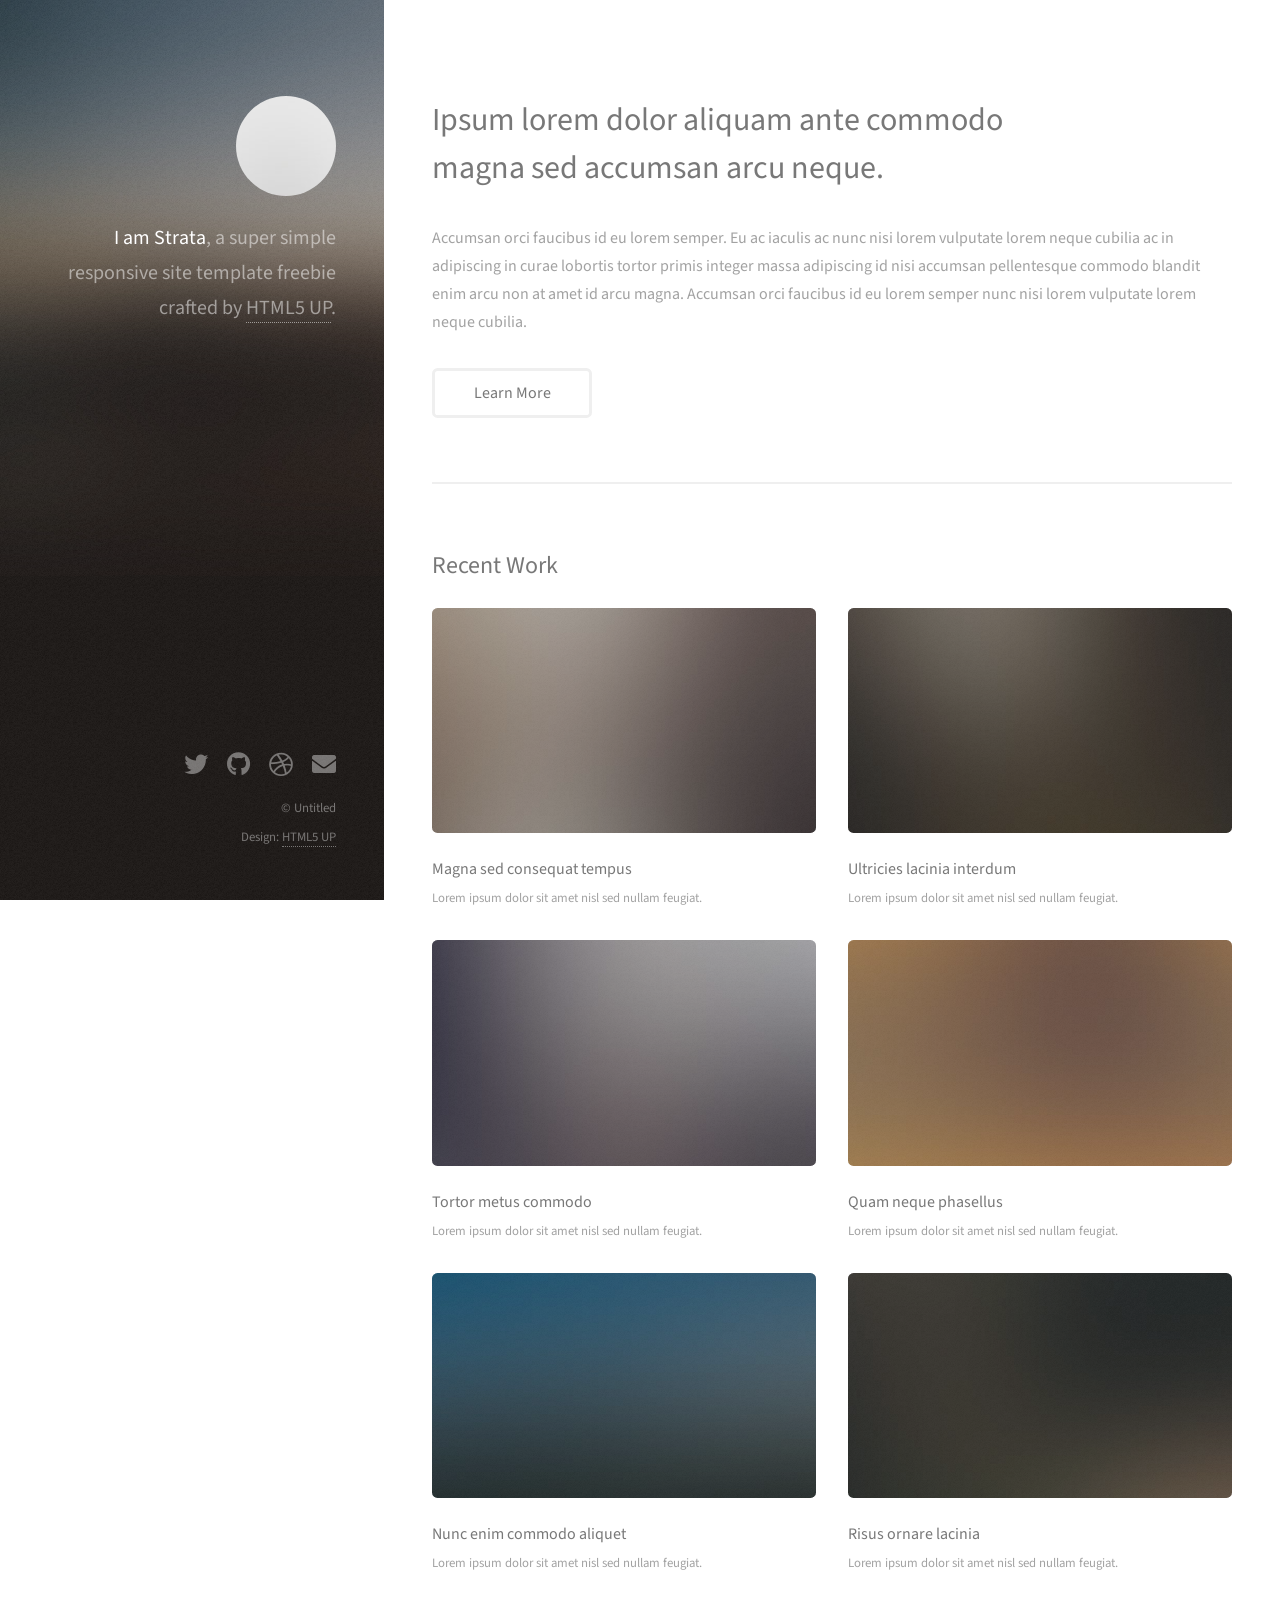
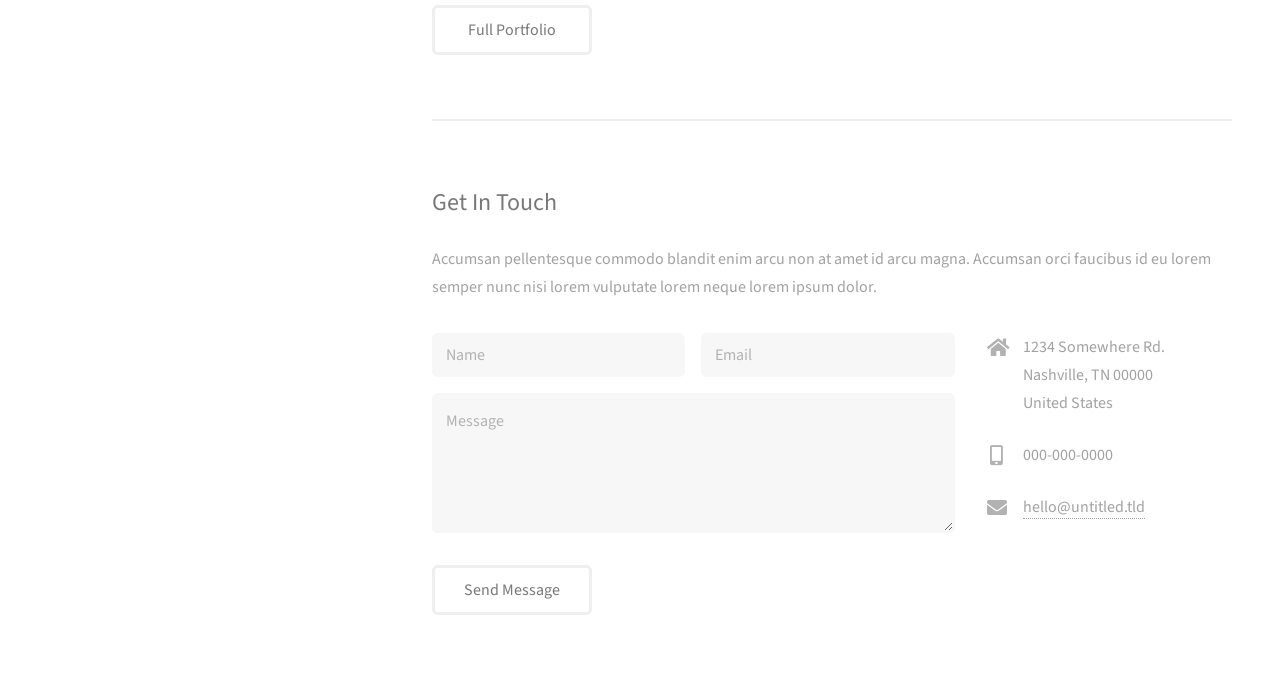
==== html5up-strata/index.html @ bbbf9a43 "html5up-strata web base design" ====
<!DOCTYPE HTML>
<!--
	Strata by HTML5 UP
	html5up.net | @ajlkn
	Free for personal and commercial use under the CCA 3.0 license (html5up.net/license)
-->
<html>
	<head>
		<title>Strata by HTML5 UP</title>
		<meta charset="utf-8" />
		<meta name="viewport" content="width=device-width, initial-scale=1, user-scalable=no" />
		<link rel="stylesheet" href="assets/css/main.css" />
	</head>
	<body class="is-preload">

		<!-- Header -->
			<header id="header">
				<div class="inner">
					<a href="#" class="image avatar"><img src="images/avatar.jpg" alt="" /></a>
					<h1><strong>I am Strata</strong>, a super simple<br />
					responsive site template freebie<br />
					crafted by <a href="http://html5up.net">HTML5 UP</a>.</h1>
				</div>
			</header>

		<!-- Main -->
			<div id="main">

				<!-- One -->
					<section id="one">
						<header class="major">
							<h2>Ipsum lorem dolor aliquam ante commodo<br />
							magna sed accumsan arcu neque.</h2>
						</header>
						<p>Accumsan orci faucibus id eu lorem semper. Eu ac iaculis ac nunc nisi lorem vulputate lorem neque cubilia ac in adipiscing in curae lobortis tortor primis integer massa adipiscing id nisi accumsan pellentesque commodo blandit enim arcu non at amet id arcu magna. Accumsan orci faucibus id eu lorem semper nunc nisi lorem vulputate lorem neque cubilia.</p>
						<ul class="actions">
							<li><a href="#" class="button">Learn More</a></li>
						</ul>
					</section>

				<!-- Two -->
					<section id="two">
						<h2>Recent Work</h2>
						<div class="row">
							<article class="col-6 col-12-xsmall work-item">
								<a href="images/fulls/01.jpg" class="image fit thumb"><img src="images/thumbs/01.jpg" alt="" /></a>
								<h3>Magna sed consequat tempus</h3>
								<p>Lorem ipsum dolor sit amet nisl sed nullam feugiat.</p>
							</article>
							<article class="col-6 col-12-xsmall work-item">
								<a href="images/fulls/02.jpg" class="image fit thumb"><img src="images/thumbs/02.jpg" alt="" /></a>
								<h3>Ultricies lacinia interdum</h3>
								<p>Lorem ipsum dolor sit amet nisl sed nullam feugiat.</p>
							</article>
							<article class="col-6 col-12-xsmall work-item">
								<a href="images/fulls/03.jpg" class="image fit thumb"><img src="images/thumbs/03.jpg" alt="" /></a>
								<h3>Tortor metus commodo</h3>
								<p>Lorem ipsum dolor sit amet nisl sed nullam feugiat.</p>
							</article>
							<article class="col-6 col-12-xsmall work-item">
								<a href="images/fulls/04.jpg" class="image fit thumb"><img src="images/thumbs/04.jpg" alt="" /></a>
								<h3>Quam neque phasellus</h3>
								<p>Lorem ipsum dolor sit amet nisl sed nullam feugiat.</p>
							</article>
							<article class="col-6 col-12-xsmall work-item">
								<a href="images/fulls/05.jpg" class="image fit thumb"><img src="images/thumbs/05.jpg" alt="" /></a>
								<h3>Nunc enim commodo aliquet</h3>
								<p>Lorem ipsum dolor sit amet nisl sed nullam feugiat.</p>
							</article>
							<article class="col-6 col-12-xsmall work-item">
								<a href="images/fulls/06.jpg" class="image fit thumb"><img src="images/thumbs/06.jpg" alt="" /></a>
								<h3>Risus ornare lacinia</h3>
								<p>Lorem ipsum dolor sit amet nisl sed nullam feugiat.</p>
							</article>
						</div>
						<ul class="actions">
							<li><a href="#" class="button">Full Portfolio</a></li>
						</ul>
					</section>

				<!-- Three -->
					<section id="three">
						<h2>Get In Touch</h2>
						<p>Accumsan pellentesque commodo blandit enim arcu non at amet id arcu magna. Accumsan orci faucibus id eu lorem semper nunc nisi lorem vulputate lorem neque lorem ipsum dolor.</p>
						<div class="row">
							<div class="col-8 col-12-small">
								<form method="post" action="#">
									<div class="row gtr-uniform gtr-50">
										<div class="col-6 col-12-xsmall"><input type="text" name="name" id="name" placeholder="Name" /></div>
										<div class="col-6 col-12-xsmall"><input type="email" name="email" id="email" placeholder="Email" /></div>
										<div class="col-12"><textarea name="message" id="message" placeholder="Message" rows="4"></textarea></div>
									</div>
								</form>
								<ul class="actions">
									<li><input type="submit" value="Send Message" /></li>
								</ul>
							</div>
							<div class="col-4 col-12-small">
								<ul class="labeled-icons">
									<li>
										<h3 class="icon solid fa-home"><span class="label">Address</span></h3>
										1234 Somewhere Rd.<br />
										Nashville, TN 00000<br />
										United States
									</li>
									<li>
										<h3 class="icon solid fa-mobile-alt"><span class="label">Phone</span></h3>
										000-000-0000
									</li>
									<li>
										<h3 class="icon solid fa-envelope"><span class="label">Email</span></h3>
										<a href="#">hello@untitled.tld</a>
									</li>
								</ul>
							</div>
						</div>
					</section>

				<!-- Four -->
				<!--
					<section id="four">
						<h2>Elements</h2>

						<section>
							<h4>Text</h4>
							<p>This is <b>bold</b> and this is <strong>strong</strong>. This is <i>italic</i> and this is <em>emphasized</em>.
							This is <sup>superscript</sup> text and this is <sub>subscript</sub> text.
							This is <u>underlined</u> and this is code: <code>for (;;) { ... }</code>. Finally, <a href="#">this is a link</a>.</p>
							<hr />
							<header>
								<h4>Heading with a Subtitle</h4>
								<p>Lorem ipsum dolor sit amet nullam id egestas urna aliquam</p>
							</header>
							<p>Nunc lacinia ante nunc ac lobortis. Interdum adipiscing gravida odio porttitor sem non mi integer non faucibus ornare mi ut ante amet placerat aliquet. Volutpat eu sed ante lacinia sapien lorem accumsan varius montes viverra nibh in adipiscing blandit tempus accumsan.</p>
							<header>
								<h5>Heading with a Subtitle</h5>
								<p>Lorem ipsum dolor sit amet nullam id egestas urna aliquam</p>
							</header>
							<p>Nunc lacinia ante nunc ac lobortis. Interdum adipiscing gravida odio porttitor sem non mi integer non faucibus ornare mi ut ante amet placerat aliquet. Volutpat eu sed ante lacinia sapien lorem accumsan varius montes viverra nibh in adipiscing blandit tempus accumsan.</p>
							<hr />
							<h2>Heading Level 2</h2>
							<h3>Heading Level 3</h3>
							<h4>Heading Level 4</h4>
							<h5>Heading Level 5</h5>
							<h6>Heading Level 6</h6>
							<hr />
							<h5>Blockquote</h5>
							<blockquote>Fringilla nisl. Donec accumsan interdum nisi, quis tincidunt felis sagittis eget tempus euismod. Vestibulum ante ipsum primis in faucibus vestibulum. Blandit adipiscing eu felis iaculis volutpat ac adipiscing accumsan faucibus. Vestibulum ante ipsum primis in faucibus lorem ipsum dolor sit amet nullam adipiscing eu felis.</blockquote>
							<h5>Preformatted</h5>
							<pre><code>i = 0;

while (!deck.isInOrder()) {
print 'Iteration ' + i;
deck.shuffle();
i++;
}

print 'It took ' + i + ' iterations to sort the deck.';</code></pre>
						</section>

						<section>
							<h4>Lists</h4>
							<div class="row">
								<div class="col-6 col-12-xsmall">
									<h5>Unordered</h5>
									<ul>
										<li>Dolor pulvinar etiam magna etiam.</li>
										<li>Sagittis adipiscing lorem eleifend.</li>
										<li>Felis enim feugiat dolore viverra.</li>
									</ul>
									<h5>Alternate</h5>
									<ul class="alt">
										<li>Dolor pulvinar etiam magna etiam.</li>
										<li>Sagittis adipiscing lorem eleifend.</li>
										<li>Felis enim feugiat dolore viverra.</li>
									</ul>
								</div>
								<div class="col-6 col-12-xsmall">
									<h5>Ordered</h5>
									<ol>
										<li>Dolor pulvinar etiam magna etiam.</li>
										<li>Etiam vel felis at lorem sed viverra.</li>
										<li>Felis enim feugiat dolore viverra.</li>
										<li>Dolor pulvinar etiam magna etiam.</li>
										<li>Etiam vel felis at lorem sed viverra.</li>
										<li>Felis enim feugiat dolore viverra.</li>
									</ol>
									<h5>Icons</h5>
									<ul class="icons">
										<li><a href="#" class="icon brands fa-twitter"><span class="label">Twitter</span></a></li>
										<li><a href="#" class="icon brands fa-facebook-f"><span class="label">Facebook</span></a></li>
										<li><a href="#" class="icon brands fa-instagram"><span class="label">Instagram</span></a></li>
										<li><a href="#" class="icon brands fa-github"><span class="label">Github</span></a></li>
										<li><a href="#" class="icon brands fa-dribbble"><span class="label">Dribbble</span></a></li>
										<li><a href="#" class="icon brands fa-tumblr"><span class="label">Tumblr</span></a></li>
									</ul>
								</div>
							</div>
							<h5>Actions</h5>
							<ul class="actions">
								<li><a href="#" class="button primary">Default</a></li>
								<li><a href="#" class="button">Default</a></li>
							</ul>
							<ul class="actions small">
								<li><a href="#" class="button primary small">Small</a></li>
								<li><a href="#" class="button small">Small</a></li>
							</ul>
							<div class="row">
								<div class="col-6 col-12-small">
									<ul class="actions stacked">
										<li><a href="#" class="button primary">Default</a></li>
										<li><a href="#" class="button">Default</a></li>
									</ul>
								</div>
								<div class="col-6 col-12-small">
									<ul class="actions stacked">
										<li><a href="#" class="button primary small">Small</a></li>
										<li><a href="#" class="button small">Small</a></li>
									</ul>
								</div>
								<div class="col-6 col-12-small">
									<ul class="actions stacked">
										<li><a href="#" class="button primary fit">Default</a></li>
										<li><a href="#" class="button fit">Default</a></li>
									</ul>
								</div>
								<div class="col-6 col-12-small">
									<ul class="actions stacked">
										<li><a href="#" class="button primary small fit">Small</a></li>
										<li><a href="#" class="button small fit">Small</a></li>
									</ul>
								</div>
							</div>
						</section>

						<section>
							<h4>Table</h4>
							<h5>Default</h5>
							<div class="table-wrapper">
								<table>
									<thead>
										<tr>
											<th>Name</th>
											<th>Description</th>
											<th>Price</th>
										</tr>
									</thead>
									<tbody>
										<tr>
											<td>Item One</td>
											<td>Ante turpis integer aliquet porttitor.</td>
											<td>29.99</td>
										</tr>
										<tr>
											<td>Item Two</td>
											<td>Vis ac commodo adipiscing arcu aliquet.</td>
											<td>19.99</td>
										</tr>
										<tr>
											<td>Item Three</td>
											<td> Morbi faucibus arcu accumsan lorem.</td>
											<td>29.99</td>
										</tr>
										<tr>
											<td>Item Four</td>
											<td>Vitae integer tempus condimentum.</td>
											<td>19.99</td>
										</tr>
										<tr>
											<td>Item Five</td>
											<td>Ante turpis integer aliquet porttitor.</td>
											<td>29.99</td>
										</tr>
									</tbody>
									<tfoot>
										<tr>
											<td colspan="2"></td>
											<td>100.00</td>
										</tr>
									</tfoot>
								</table>
							</div>

							<h5>Alternate</h5>
							<div class="table-wrapper">
								<table class="alt">
									<thead>
										<tr>
											<th>Name</th>
											<th>Description</th>
											<th>Price</th>
										</tr>
									</thead>
									<tbody>
										<tr>
											<td>Item One</td>
											<td>Ante turpis integer aliquet porttitor.</td>
											<td>29.99</td>
										</tr>
										<tr>
											<td>Item Two</td>
											<td>Vis ac commodo adipiscing arcu aliquet.</td>
											<td>19.99</td>
										</tr>
										<tr>
											<td>Item Three</td>
											<td> Morbi faucibus arcu accumsan lorem.</td>
											<td>29.99</td>
										</tr>
										<tr>
											<td>Item Four</td>
											<td>Vitae integer tempus condimentum.</td>
											<td>19.99</td>
										</tr>
										<tr>
											<td>Item Five</td>
											<td>Ante turpis integer aliquet porttitor.</td>
											<td>29.99</td>
										</tr>
									</tbody>
									<tfoot>
										<tr>
											<td colspan="2"></td>
											<td>100.00</td>
										</tr>
									</tfoot>
								</table>
							</div>
						</section>

						<section>
							<h4>Buttons</h4>
							<ul class="actions">
								<li><a href="#" class="button primary">Primary</a></li>
								<li><a href="#" class="button">Default</a></li>
							</ul>
							<ul class="actions">
								<li><a href="#" class="button large">Large</a></li>
								<li><a href="#" class="button">Default</a></li>
								<li><a href="#" class="button small">Small</a></li>
							</ul>
							<ul class="actions fit">
								<li><a href="#" class="button primary fit">Fit</a></li>
								<li><a href="#" class="button fit">Fit</a></li>
							</ul>
							<ul class="actions fit small">
								<li><a href="#" class="button primary fit small">Fit + Small</a></li>
								<li><a href="#" class="button fit small">Fit + Small</a></li>
							</ul>
							<ul class="actions">
								<li><a href="#" class="button primary icon solid fa-download">Icon</a></li>
								<li><a href="#" class="button icon solid fa-download">Icon</a></li>
							</ul>
							<ul class="actions">
								<li><span class="button primary disabled">Primary</span></li>
								<li><span class="button disabled">Default</span></li>
							</ul>
						</section>

						<section>
							<h4>Form</h4>
							<form method="post" action="#">
								<div class="row gtr-uniform gtr-50">
									<div class="col-6 col-12-xsmall">
										<input type="text" name="demo-name" id="demo-name" value="" placeholder="Name" />
									</div>
									<div class="col-6 col-12-xsmall">
										<input type="email" name="demo-email" id="demo-email" value="" placeholder="Email" />
									</div>
									<div class="col-12">
										<select name="demo-category" id="demo-category">
											<option value="">- Category -</option>
											<option value="1">Manufacturing</option>
											<option value="1">Shipping</option>
											<option value="1">Administration</option>
											<option value="1">Human Resources</option>
										</select>
									</div>
									<div class="col-4 col-12-small">
										<input type="radio" id="demo-priority-low" name="demo-priority" checked>
										<label for="demo-priority-low">Low Priority</label>
									</div>
									<div class="col-4 col-12-small">
										<input type="radio" id="demo-priority-normal" name="demo-priority">
										<label for="demo-priority-normal">Normal Priority</label>
									</div>
									<div class="col-4 col-12-small">
										<input type="radio" id="demo-priority-high" name="demo-priority">
										<label for="demo-priority-high">High Priority</label>
									</div>
									<div class="col-6 col-12-small">
										<input type="checkbox" id="demo-copy" name="demo-copy">
										<label for="demo-copy">Email me a copy of this message</label>
									</div>
									<div class="col-6 col-12-small">
										<input type="checkbox" id="demo-human" name="demo-human" checked>
										<label for="demo-human">I am a human and not a robot</label>
									</div>
									<div class="col-12">
										<textarea name="demo-message" id="demo-message" placeholder="Enter your message" rows="6"></textarea>
									</div>
									<div class="col-12">
										<ul class="actions">
											<li><input type="submit" value="Send Message" class="primary" /></li>
											<li><input type="reset" value="Reset" /></li>
										</ul>
									</div>
								</div>
							</form>
						</section>

						<section>
							<h4>Image</h4>
							<h5>Fit</h5>
							<div class="box alt">
								<div class="row gtr-50 gtr-uniform">
									<div class="col-12"><span class="image fit"><img src="images/fulls/05.jpg" alt="" /></span></div>
									<div class="col-4"><span class="image fit"><img src="images/thumbs/01.jpg" alt="" /></span></div>
									<div class="col-4"><span class="image fit"><img src="images/thumbs/02.jpg" alt="" /></span></div>
									<div class="col-4"><span class="image fit"><img src="images/thumbs/03.jpg" alt="" /></span></div>
									<div class="col-4"><span class="image fit"><img src="images/thumbs/04.jpg" alt="" /></span></div>
									<div class="col-4"><span class="image fit"><img src="images/thumbs/05.jpg" alt="" /></span></div>
									<div class="col-4"><span class="image fit"><img src="images/thumbs/06.jpg" alt="" /></span></div>
									<div class="col-4"><span class="image fit"><img src="images/thumbs/03.jpg" alt="" /></span></div>
									<div class="col-4"><span class="image fit"><img src="images/thumbs/02.jpg" alt="" /></span></div>
									<div class="col-4"><span class="image fit"><img src="images/thumbs/01.jpg" alt="" /></span></div>
								</div>
							</div>
							<h5>Left &amp; Right</h5>
							<p><span class="image left"><img src="images/avatar.jpg" alt="" /></span>Fringilla nisl. Donec accumsan interdum nisi, quis tincidunt felis sagittis eget. tempus euismod. Vestibulum ante ipsum primis in faucibus vestibulum. Blandit adipiscing eu felis iaculis volutpat ac adipiscing accumsan eu faucibus. Integer ac pellentesque praesent tincidunt felis sagittis eget. tempus euismod. Vestibulum ante ipsum primis in faucibus vestibulum. Blandit adipiscing eu felis iaculis volutpat ac adipiscing accumsan eu faucibus. Integer ac pellentesque praesent. Donec accumsan interdum nisi, quis tincidunt felis sagittis eget. tempus euismod. Vestibulum ante ipsum primis in faucibus vestibulum. Blandit adipiscing eu felis iaculis volutpat ac adipiscing accumsan eu faucibus. Integer ac pellentesque praesent tincidunt felis sagittis eget. tempus euismod. Vestibulum ante ipsum primis in faucibus vestibulum. Blandit adipiscing eu felis iaculis volutpat ac adipiscing accumsan eu faucibus. Integer ac pellentesque praesent.</p>
							<p><span class="image right"><img src="images/avatar.jpg" alt="" /></span>Fringilla nisl. Donec accumsan interdum nisi, quis tincidunt felis sagittis eget. tempus euismod. Vestibulum ante ipsum primis in faucibus vestibulum. Blandit adipiscing eu felis iaculis volutpat ac adipiscing accumsan eu faucibus. Integer ac pellentesque praesent tincidunt felis sagittis eget. tempus euismod. Vestibulum ante ipsum primis in faucibus vestibulum. Blandit adipiscing eu felis iaculis volutpat ac adipiscing accumsan eu faucibus. Integer ac pellentesque praesent. Donec accumsan interdum nisi, quis tincidunt felis sagittis eget. tempus euismod. Vestibulum ante ipsum primis in faucibus vestibulum. Blandit adipiscing eu felis iaculis volutpat ac adipiscing accumsan eu faucibus. Integer ac pellentesque praesent tincidunt felis sagittis eget. tempus euismod. Vestibulum ante ipsum primis in faucibus vestibulum. Blandit adipiscing eu felis iaculis volutpat ac adipiscing accumsan eu faucibus. Integer ac pellentesque praesent.</p>
						</section>

					</section>
				-->

			</div>

		<!-- Footer -->
			<footer id="footer">
				<div class="inner">
					<ul class="icons">
						<li><a href="#" class="icon brands fa-twitter"><span class="label">Twitter</span></a></li>
						<li><a href="#" class="icon brands fa-github"><span class="label">Github</span></a></li>
						<li><a href="#" class="icon brands fa-dribbble"><span class="label">Dribbble</span></a></li>
						<li><a href="#" class="icon solid fa-envelope"><span class="label">Email</span></a></li>
					</ul>
					<ul class="copyright">
						<li>&copy; Untitled</li><li>Design: <a href="http://html5up.net">HTML5 UP</a></li>
					</ul>
				</div>
			</footer>

		<!-- Scripts -->
			<script src="assets/js/jquery.min.js"></script>
			<script src="assets/js/jquery.poptrox.min.js"></script>
			<script src="assets/js/browser.min.js"></script>
			<script src="assets/js/breakpoints.min.js"></script>
			<script src="assets/js/util.js"></script>
			<script src="assets/js/main.js"></script>

	</body>
</html>
---- html5up-strata/assets/css/main.css ----
@import url("fontawesome-all.min.css");
@import url("https://fonts.googleapis.com/css?family=Source+Sans+Pro:400,400italic");

/*
	Strata by HTML5 UP
	html5up.net | @ajlkn
	Free for personal and commercial use under the CCA 3.0 license (html5up.net/license)
*/

html, body, div, span, applet, object,
iframe, h1, h2, h3, h4, h5, h6, p, blockquote,
pre, a, abbr, acronym, address, big, cite,
code, del, dfn, em, img, ins, kbd, q, s, samp,
small, strike, strong, sub, sup, tt, var, b,
u, i, center, dl, dt, dd, ol, ul, li, fieldset,
form, label, legend, table, caption, tbody,
tfoot, thead, tr, th, td, article, aside,
canvas, details, embed, figure, figcaption,
footer, header, hgroup, menu, nav, output, ruby,
section, summary, time, mark, audio, video {
	margin: 0;
	padding: 0;
	border: 0;
	font-size: 100%;
	font: inherit;
	vertical-align: baseline;}

article, aside, details, figcaption, figure,
footer, header, hgroup, menu, nav, section {
	display: block;}

body {
	line-height: 1;
}

ol, ul {
	list-style: none;
}

blockquote, q {
	quotes: none;
}

	blockquote:before, blockquote:after, q:before, q:after {
		content: '';
		content: none;
	}

table {
	border-collapse: collapse;
	border-spacing: 0;
}

body {
	-webkit-text-size-adjust: none;
}

mark {
	background-color: transparent;
	color: inherit;
}

input::-moz-focus-inner {
	border: 0;
	padding: 0;
}

input, select, textarea {
	-moz-appearance: none;
	-webkit-appearance: none;
	-ms-appearance: none;
	appearance: none;
}

/* Basic */

	html {
		box-sizing: border-box;
	}

	*, *:before, *:after {
		box-sizing: inherit;
	}

	body {
		background: #fff;
	}

		body.is-preload *, body.is-preload *:before, body.is-preload *:after {
			-moz-animation: none !important;
			-webkit-animation: none !important;
			-ms-animation: none !important;
			animation: none !important;
			-moz-transition: none !important;
			-webkit-transition: none !important;
			-ms-transition: none !important;
			transition: none !important;
		}

	body, input, select, textarea {
		color: #a2a2a2;
		font-family: "Source Sans Pro", Helvetica, sans-serif;
		font-size: 16pt;
		font-weight: 400;
		line-height: 1.75em;
	}

	a {
		-moz-transition: color 0.2s ease-in-out, border-color 0.2s ease-in-out;
		-webkit-transition: color 0.2s ease-in-out, border-color 0.2s ease-in-out;
		-ms-transition: color 0.2s ease-in-out, border-color 0.2s ease-in-out;
		transition: color 0.2s ease-in-out, border-color 0.2s ease-in-out;
		border-bottom: dotted 1px;
		color: #49bf9d;
		text-decoration: none;
	}

		a:hover {
			border-bottom-color: transparent;
			color: #49bf9d !important;
			text-decoration: none;
		}

	strong, b {
		color: #787878;
		font-weight: 400;
	}

	em, i {
		font-style: italic;
	}

	p {
		margin: 0 0 2em 0;
	}

	h1, h2, h3, h4, h5, h6 {
		color: #787878;
		font-weight: 400;
		line-height: 1em;
		margin: 0 0 1em 0;
	}

		h1 a, h2 a, h3 a, h4 a, h5 a, h6 a {
			color: inherit;
			text-decoration: none;
		}

	h1 {
		font-size: 2em;
		line-height: 1.5em;
	}

	h2 {
		font-size: 1.5em;
		line-height: 1.5em;
	}

	h3 {
		font-size: 1.25em;
		line-height: 1.5em;
	}

	h4 {
		font-size: 1.1em;
		line-height: 1.5em;
	}

	h5 {
		font-size: 0.9em;
		line-height: 1.5em;
	}

	h6 {
		font-size: 0.7em;
		line-height: 1.5em;
	}

	sub {
		font-size: 0.8em;
		position: relative;
		top: 0.5em;
	}

	sup {
		font-size: 0.8em;
		position: relative;
		top: -0.5em;
	}

	hr {
		border: 0;
		border-bottom: solid 2px #efefef;
		margin: 2em 0;
	}

		hr.major {
			margin: 3em 0;
		}

	blockquote {
		border-left: solid 6px #efefef;
		font-style: italic;
		margin: 0 0 2em 0;
		padding: 0.5em 0 0.5em 1.5em;
	}

	code {
		background: #f7f7f7;
		border-radius: 0.35em;
		border: solid 2px #efefef;
		font-family: "Courier New", monospace;
		font-size: 0.9em;
		margin: 0 0.25em;
		padding: 0.25em 0.65em;
	}

	pre {
		-webkit-overflow-scrolling: touch;
		font-family: "Courier New", monospace;
		font-size: 0.9em;
		margin: 0 0 2em 0;
	}

		pre code {
			display: block;
			line-height: 1.75em;
			padding: 1em 1.5em;
			overflow-x: auto;
		}

	.align-left {
		text-align: left;
	}

	.align-center {
		text-align: center;
	}

	.align-right {
		text-align: right;
	}

/* Container */

	.container {
		margin: 0 auto;
		max-width: calc(100% - 4em);
		width: 100%;
	}

		.container.xsmall {
			width: 25%;
		}

		.container.small {
			width: 50%;
		}

		.container.medium {
			width: 75%;
		}

		.container.large {
			width: 125%;
		}

		.container.xlarge {
			width: 150%;
		}

		.container.max {
			width: 100%;
		}

		@media screen and (max-width: 980px) {

			.container {
				width: 100% !important;
				max-width: 100% !important;
			}

		}

		@media screen and (max-width: 480px) {

			.container {
				max-width: calc(100% - 3em);
			}

		}

/* Row */

	.row {
		display: flex;
		flex-wrap: wrap;
		box-sizing: border-box;
		align-items: stretch;
	}

		.row > * {
			box-sizing: border-box;
		}

		.row.gtr-uniform > * > :last-child {
			margin-bottom: 0;
		}

		.row.aln-left {
			justify-content: flex-start;
		}

		.row.aln-center {
			justify-content: center;
		}

		.row.aln-right {
			justify-content: flex-end;
		}

		.row.aln-top {
			align-items: flex-start;
		}

		.row.aln-middle {
			align-items: center;
		}

		.row.aln-bottom {
			align-items: flex-end;
		}

		.row > .imp {
			order: -1;
		}

		.row > .col-1 {
			width: 8.33333%;
		}

		.row > .off-1 {
			margin-left: 8.33333%;
		}

		.row > .col-2 {
			width: 16.66667%;
		}

		.row > .off-2 {
			margin-left: 16.66667%;
		}

		.row > .col-3 {
			width: 25%;
		}

		.row > .off-3 {
			margin-left: 25%;
		}

		.row > .col-4 {
			width: 33.33333%;
		}

		.row > .off-4 {
			margin-left: 33.33333%;
		}

		.row > .col-5 {
			width: 41.66667%;
		}

		.row > .off-5 {
			margin-left: 41.66667%;
		}

		.row > .col-6 {
			width: 50%;
		}

		.row > .off-6 {
			margin-left: 50%;
		}

		.row > .col-7 {
			width: 58.33333%;
		}

		.row > .off-7 {
			margin-left: 58.33333%;
		}

		.row > .col-8 {
			width: 66.66667%;
		}

		.row > .off-8 {
			margin-left: 66.66667%;
		}

		.row > .col-9 {
			width: 75%;
		}

		.row > .off-9 {
			margin-left: 75%;
		}

		.row > .col-10 {
			width: 83.33333%;
		}

		.row > .off-10 {
			margin-left: 83.33333%;
		}

		.row > .col-11 {
			width: 91.66667%;
		}

		.row > .off-11 {
			margin-left: 91.66667%;
		}

		.row > .col-12 {
			width: 100%;
		}

		.row > .off-12 {
			margin-left: 100%;
		}

		.row.gtr-0 {
			margin-top: 0;
			margin-left: 0em;
		}

			.row.gtr-0 > * {
				padding: 0 0 0 0em;
			}

			.row.gtr-0.gtr-uniform {
				margin-top: 0em;
			}

				.row.gtr-0.gtr-uniform > * {
					padding-top: 0em;
				}

		.row.gtr-25 {
			margin-top: 0;
			margin-left: -0.625em;
		}

			.row.gtr-25 > * {
				padding: 0 0 0 0.625em;
			}

			.row.gtr-25.gtr-uniform {
				margin-top: -0.625em;
			}

				.row.gtr-25.gtr-uniform > * {
					padding-top: 0.625em;
				}

		.row.gtr-50 {
			margin-top: 0;
			margin-left: -1.25em;
		}

			.row.gtr-50 > * {
				padding: 0 0 0 1.25em;
			}

			.row.gtr-50.gtr-uniform {
				margin-top: -1.25em;
			}

				.row.gtr-50.gtr-uniform > * {
					padding-top: 1.25em;
				}

		.row {
			margin-top: 0;
			margin-left: -2.5em;
		}

			.row > * {
				padding: 0 0 0 2.5em;
			}

			.row.gtr-uniform {
				margin-top: -2.5em;
			}

				.row.gtr-uniform > * {
					padding-top: 2.5em;
				}

		.row.gtr-150 {
			margin-top: 0;
			margin-left: -3.75em;
		}

			.row.gtr-150 > * {
				padding: 0 0 0 3.75em;
			}

			.row.gtr-150.gtr-uniform {
				margin-top: -3.75em;
			}

				.row.gtr-150.gtr-uniform > * {
					padding-top: 3.75em;
				}

		.row.gtr-200 {
			margin-top: 0;
			margin-left: -5em;
		}

			.row.gtr-200 > * {
				padding: 0 0 0 5em;
			}

			.row.gtr-200.gtr-uniform {
				margin-top: -5em;
			}

				.row.gtr-200.gtr-uniform > * {
					padding-top: 5em;
				}

		@media screen and (max-width: 1800px) {

			.row {
				display: flex;
				flex-wrap: wrap;
				box-sizing: border-box;
				align-items: stretch;
			}

				.row > * {
					box-sizing: border-box;
				}

				.row.gtr-uniform > * > :last-child {
					margin-bottom: 0;
				}

				.row.aln-left {
					justify-content: flex-start;
				}

				.row.aln-center {
					justify-content: center;
				}

				.row.aln-right {
					justify-content: flex-end;
				}

				.row.aln-top {
					align-items: flex-start;
				}

				.row.aln-middle {
					align-items: center;
				}

				.row.aln-bottom {
					align-items: flex-end;
				}

				.row > .imp-xlarge {
					order: -1;
				}

				.row > .col-1-xlarge {
					width: 8.33333%;
				}

				.row > .off-1-xlarge {
					margin-left: 8.33333%;
				}

				.row > .col-2-xlarge {
					width: 16.66667%;
				}

				.row > .off-2-xlarge {
					margin-left: 16.66667%;
				}

				.row > .col-3-xlarge {
					width: 25%;
				}

				.row > .off-3-xlarge {
					margin-left: 25%;
				}

				.row > .col-4-xlarge {
					width: 33.33333%;
				}

				.row > .off-4-xlarge {
					margin-left: 33.33333%;
				}

				.row > .col-5-xlarge {
					width: 41.66667%;
				}

				.row > .off-5-xlarge {
					margin-left: 41.66667%;
				}

				.row > .col-6-xlarge {
					width: 50%;
				}

				.row > .off-6-xlarge {
					margin-left: 50%;
				}

				.row > .col-7-xlarge {
					width: 58.33333%;
				}

				.row > .off-7-xlarge {
					margin-left: 58.33333%;
				}

				.row > .col-8-xlarge {
					width: 66.66667%;
				}

				.row > .off-8-xlarge {
					margin-left: 66.66667%;
				}

				.row > .col-9-xlarge {
					width: 75%;
				}

				.row > .off-9-xlarge {
					margin-left: 75%;
				}

				.row > .col-10-xlarge {
					width: 83.33333%;
				}

				.row > .off-10-xlarge {
					margin-left: 83.33333%;
				}

				.row > .col-11-xlarge {
					width: 91.66667%;
				}

				.row > .off-11-xlarge {
					margin-left: 91.66667%;
				}

				.row > .col-12-xlarge {
					width: 100%;
				}

				.row > .off-12-xlarge {
					margin-left: 100%;
				}

				.row.gtr-0 {
					margin-top: 0;
					margin-left: 0em;
				}

					.row.gtr-0 > * {
						padding: 0 0 0 0em;
					}

					.row.gtr-0.gtr-uniform {
						margin-top: 0em;
					}

						.row.gtr-0.gtr-uniform > * {
							padding-top: 0em;
						}

				.row.gtr-25 {
					margin-top: 0;
					margin-left: -0.625em;
				}

					.row.gtr-25 > * {
						padding: 0 0 0 0.625em;
					}

					.row.gtr-25.gtr-uniform {
						margin-top: -0.625em;
					}

						.row.gtr-25.gtr-uniform > * {
							padding-top: 0.625em;
						}

				.row.gtr-50 {
					margin-top: 0;
					margin-left: -1.25em;
				}

					.row.gtr-50 > * {
						padding: 0 0 0 1.25em;
					}

					.row.gtr-50.gtr-uniform {
						margin-top: -1.25em;
					}

						.row.gtr-50.gtr-uniform > * {
							padding-top: 1.25em;
						}

				.row {
					margin-top: 0;
					margin-left: -2.5em;
				}

					.row > * {
						padding: 0 0 0 2.5em;
					}

					.row.gtr-uniform {
						margin-top: -2.5em;
					}

						.row.gtr-uniform > * {
							padding-top: 2.5em;
						}

				.row.gtr-150 {
					margin-top: 0;
					margin-left: -3.75em;
				}

					.row.gtr-150 > * {
						padding: 0 0 0 3.75em;
					}

					.row.gtr-150.gtr-uniform {
						margin-top: -3.75em;
					}

						.row.gtr-150.gtr-uniform > * {
							padding-top: 3.75em;
						}

				.row.gtr-200 {
					margin-top: 0;
					margin-left: -5em;
				}

					.row.gtr-200 > * {
						padding: 0 0 0 5em;
					}

					.row.gtr-200.gtr-uniform {
						margin-top: -5em;
					}

						.row.gtr-200.gtr-uniform > * {
							padding-top: 5em;
						}

		}

		@media screen and (max-width: 1280px) {

			.row {
				display: flex;
				flex-wrap: wrap;
				box-sizing: border-box;
				align-items: stretch;
			}

				.row > * {
					box-sizing: border-box;
				}

				.row.gtr-uniform > * > :last-child {
					margin-bottom: 0;
				}

				.row.aln-left {
					justify-content: flex-start;
				}

				.row.aln-center {
					justify-content: center;
				}

				.row.aln-right {
					justify-content: flex-end;
				}

				.row.aln-top {
					align-items: flex-start;
				}

				.row.aln-middle {
					align-items: center;
				}

				.row.aln-bottom {
					align-items: flex-end;
				}

				.row > .imp-large {
					order: -1;
				}

				.row > .col-1-large {
					width: 8.33333%;
				}

				.row > .off-1-large {
					margin-left: 8.33333%;
				}

				.row > .col-2-large {
					width: 16.66667%;
				}

				.row > .off-2-large {
					margin-left: 16.66667%;
				}

				.row > .col-3-large {
					width: 25%;
				}

				.row > .off-3-large {
					margin-left: 25%;
				}

				.row > .col-4-large {
					width: 33.33333%;
				}

				.row > .off-4-large {
					margin-left: 33.33333%;
				}

				.row > .col-5-large {
					width: 41.66667%;
				}

				.row > .off-5-large {
					margin-left: 41.66667%;
				}

				.row > .col-6-large {
					width: 50%;
				}

				.row > .off-6-large {
					margin-left: 50%;
				}

				.row > .col-7-large {
					width: 58.33333%;
				}

				.row > .off-7-large {
					margin-left: 58.33333%;
				}

				.row > .col-8-large {
					width: 66.66667%;
				}

				.row > .off-8-large {
					margin-left: 66.66667%;
				}

				.row > .col-9-large {
					width: 75%;
				}

				.row > .off-9-large {
					margin-left: 75%;
				}

				.row > .col-10-large {
					width: 83.33333%;
				}

				.row > .off-10-large {
					margin-left: 83.33333%;
				}

				.row > .col-11-large {
					width: 91.66667%;
				}

				.row > .off-11-large {
					margin-left: 91.66667%;
				}

				.row > .col-12-large {
					width: 100%;
				}

				.row > .off-12-large {
					margin-left: 100%;
				}

				.row.gtr-0 {
					margin-top: 0;
					margin-left: 0em;
				}

					.row.gtr-0 > * {
						padding: 0 0 0 0em;
					}

					.row.gtr-0.gtr-uniform {
						margin-top: 0em;
					}

						.row.gtr-0.gtr-uniform > * {
							padding-top: 0em;
						}

				.row.gtr-25 {
					margin-top: 0;
					margin-left: -0.5em;
				}

					.row.gtr-25 > * {
						padding: 0 0 0 0.5em;
					}

					.row.gtr-25.gtr-uniform {
						margin-top: -0.5em;
					}

						.row.gtr-25.gtr-uniform > * {
							padding-top: 0.5em;
						}

				.row.gtr-50 {
					margin-top: 0;
					margin-left: -1em;
				}

					.row.gtr-50 > * {
						padding: 0 0 0 1em;
					}

					.row.gtr-50.gtr-uniform {
						margin-top: -1em;
					}

						.row.gtr-50.gtr-uniform > * {
							padding-top: 1em;
						}

				.row {
					margin-top: 0;
					margin-left: -2em;
				}

					.row > * {
						padding: 0 0 0 2em;
					}

					.row.gtr-uniform {
						margin-top: -2em;
					}

						.row.gtr-uniform > * {
							padding-top: 2em;
						}

				.row.gtr-150 {
					margin-top: 0;
					margin-left: -3em;
				}

					.row.gtr-150 > * {
						padding: 0 0 0 3em;
					}

					.row.gtr-150.gtr-uniform {
						margin-top: -3em;
					}

						.row.gtr-150.gtr-uniform > * {
							padding-top: 3em;
						}

				.row.gtr-200 {
					margin-top: 0;
					margin-left: -4em;
				}

					.row.gtr-200 > * {
						padding: 0 0 0 4em;
					}

					.row.gtr-200.gtr-uniform {
						margin-top: -4em;
					}

						.row.gtr-200.gtr-uniform > * {
							padding-top: 4em;
						}

		}

		@media screen and (max-width: 980px) {

			.row {
				display: flex;
				flex-wrap: wrap;
				box-sizing: border-box;
				align-items: stretch;
			}

				.row > * {
					box-sizing: border-box;
				}

				.row.gtr-uniform > * > :last-child {
					margin-bottom: 0;
				}

				.row.aln-left {
					justify-content: flex-start;
				}

				.row.aln-center {
					justify-content: center;
				}

				.row.aln-right {
					justify-content: flex-end;
				}

				.row.aln-top {
					align-items: flex-start;
				}

				.row.aln-middle {
					align-items: center;
				}

				.row.aln-bottom {
					align-items: flex-end;
				}

				.row > .imp-medium {
					order: -1;
				}

				.row > .col-1-medium {
					width: 8.33333%;
				}

				.row > .off-1-medium {
					margin-left: 8.33333%;
				}

				.row > .col-2-medium {
					width: 16.66667%;
				}

				.row > .off-2-medium {
					margin-left: 16.66667%;
				}

				.row > .col-3-medium {
					width: 25%;
				}

				.row > .off-3-medium {
					margin-left: 25%;
				}

				.row > .col-4-medium {
					width: 33.33333%;
				}

				.row > .off-4-medium {
					margin-left: 33.33333%;
				}

				.row > .col-5-medium {
					width: 41.66667%;
				}

				.row > .off-5-medium {
					margin-left: 41.66667%;
				}

				.row > .col-6-medium {
					width: 50%;
				}

				.row > .off-6-medium {
					margin-left: 50%;
				}

				.row > .col-7-medium {
					width: 58.33333%;
				}

				.row > .off-7-medium {
					margin-left: 58.33333%;
				}

				.row > .col-8-medium {
					width: 66.66667%;
				}

				.row > .off-8-medium {
					margin-left: 66.66667%;
				}

				.row > .col-9-medium {
					width: 75%;
				}

				.row > .off-9-medium {
					margin-left: 75%;
				}

				.row > .col-10-medium {
					width: 83.33333%;
				}

				.row > .off-10-medium {
					margin-left: 83.33333%;
				}

				.row > .col-11-medium {
					width: 91.66667%;
				}

				.row > .off-11-medium {
					margin-left: 91.66667%;
				}

				.row > .col-12-medium {
					width: 100%;
				}

				.row > .off-12-medium {
					margin-left: 100%;
				}

				.row.gtr-0 {
					margin-top: 0;
					margin-left: 0em;
				}

					.row.gtr-0 > * {
						padding: 0 0 0 0em;
					}

					.row.gtr-0.gtr-uniform {
						margin-top: 0em;
					}

						.row.gtr-0.gtr-uniform > * {
							padding-top: 0em;
						}

				.row.gtr-25 {
					margin-top: 0;
					margin-left: -0.5em;
				}

					.row.gtr-25 > * {
						padding: 0 0 0 0.5em;
					}

					.row.gtr-25.gtr-uniform {
						margin-top: -0.5em;
					}

						.row.gtr-25.gtr-uniform > * {
							padding-top: 0.5em;
						}

				.row.gtr-50 {
					margin-top: 0;
					margin-left: -1em;
				}

					.row.gtr-50 > * {
						padding: 0 0 0 1em;
					}

					.row.gtr-50.gtr-uniform {
						margin-top: -1em;
					}

						.row.gtr-50.gtr-uniform > * {
							padding-top: 1em;
						}

				.row {
					margin-top: 0;
					margin-left: -2em;
				}

					.row > * {
						padding: 0 0 0 2em;
					}

					.row.gtr-uniform {
						margin-top: -2em;
					}

						.row.gtr-uniform > * {
							padding-top: 2em;
						}

				.row.gtr-150 {
					margin-top: 0;
					margin-left: -3em;
				}

					.row.gtr-150 > * {
						padding: 0 0 0 3em;
					}

					.row.gtr-150.gtr-uniform {
						margin-top: -3em;
					}

						.row.gtr-150.gtr-uniform > * {
							padding-top: 3em;
						}

				.row.gtr-200 {
					margin-top: 0;
					margin-left: -4em;
				}

					.row.gtr-200 > * {
						padding: 0 0 0 4em;
					}

					.row.gtr-200.gtr-uniform {
						margin-top: -4em;
					}

						.row.gtr-200.gtr-uniform > * {
							padding-top: 4em;
						}

		}

		@media screen and (max-width: 736px) {

			.row {
				display: flex;
				flex-wrap: wrap;
				box-sizing: border-box;
				align-items: stretch;
			}

				.row > * {
					box-sizing: border-box;
				}

				.row.gtr-uniform > * > :last-child {
					margin-bottom: 0;
				}

				.row.aln-left {
					justify-content: flex-start;
				}

				.row.aln-center {
					justify-content: center;
				}

				.row.aln-right {
					justify-content: flex-end;
				}

				.row.aln-top {
					align-items: flex-start;
				}

				.row.aln-middle {
					align-items: center;
				}

				.row.aln-bottom {
					align-items: flex-end;
				}

				.row > .imp-small {
					order: -1;
				}

				.row > .col-1-small {
					width: 8.33333%;
				}

				.row > .off-1-small {
					margin-left: 8.33333%;
				}

				.row > .col-2-small {
					width: 16.66667%;
				}

				.row > .off-2-small {
					margin-left: 16.66667%;
				}

				.row > .col-3-small {
					width: 25%;
				}

				.row > .off-3-small {
					margin-left: 25%;
				}

				.row > .col-4-small {
					width: 33.33333%;
				}

				.row > .off-4-small {
					margin-left: 33.33333%;
				}

				.row > .col-5-small {
					width: 41.66667%;
				}

				.row > .off-5-small {
					margin-left: 41.66667%;
				}

				.row > .col-6-small {
					width: 50%;
				}

				.row > .off-6-small {
					margin-left: 50%;
				}

				.row > .col-7-small {
					width: 58.33333%;
				}

				.row > .off-7-small {
					margin-left: 58.33333%;
				}

				.row > .col-8-small {
					width: 66.66667%;
				}

				.row > .off-8-small {
					margin-left: 66.66667%;
				}

				.row > .col-9-small {
					width: 75%;
				}

				.row > .off-9-small {
					margin-left: 75%;
				}

				.row > .col-10-small {
					width: 83.33333%;
				}

				.row > .off-10-small {
					margin-left: 83.33333%;
				}

				.row > .col-11-small {
					width: 91.66667%;
				}

				.row > .off-11-small {
					margin-left: 91.66667%;
				}

				.row > .col-12-small {
					width: 100%;
				}

				.row > .off-12-small {
					margin-left: 100%;
				}

				.row.gtr-0 {
					margin-top: 0;
					margin-left: 0em;
				}

					.row.gtr-0 > * {
						padding: 0 0 0 0em;
					}

					.row.gtr-0.gtr-uniform {
						margin-top: 0em;
					}

						.row.gtr-0.gtr-uniform > * {
							padding-top: 0em;
						}

				.row.gtr-25 {
					margin-top: 0;
					margin-left: -0.375em;
				}

					.row.gtr-25 > * {
						padding: 0 0 0 0.375em;
					}

					.row.gtr-25.gtr-uniform {
						margin-top: -0.375em;
					}

						.row.gtr-25.gtr-uniform > * {
							padding-top: 0.375em;
						}

				.row.gtr-50 {
					margin-top: 0;
					margin-left: -0.75em;
				}

					.row.gtr-50 > * {
						padding: 0 0 0 0.75em;
					}

					.row.gtr-50.gtr-uniform {
						margin-top: -0.75em;
					}

						.row.gtr-50.gtr-uniform > * {
							padding-top: 0.75em;
						}

				.row {
					margin-top: 0;
					margin-left: -1.5em;
				}

					.row > * {
						padding: 0 0 0 1.5em;
					}

					.row.gtr-uniform {
						margin-top: -1.5em;
					}

						.row.gtr-uniform > * {
							padding-top: 1.5em;
						}

				.row.gtr-150 {
					margin-top: 0;
					margin-left: -2.25em;
				}

					.row.gtr-150 > * {
						padding: 0 0 0 2.25em;
					}

					.row.gtr-150.gtr-uniform {
						margin-top: -2.25em;
					}

						.row.gtr-150.gtr-uniform > * {
							padding-top: 2.25em;
						}

				.row.gtr-200 {
					margin-top: 0;
					margin-left: -3em;
				}

					.row.gtr-200 > * {
						padding: 0 0 0 3em;
					}

					.row.gtr-200.gtr-uniform {
						margin-top: -3em;
					}

						.row.gtr-200.gtr-uniform > * {
							padding-top: 3em;
						}

		}

		@media screen and (max-width: 480px) {

			.row {
				display: flex;
				flex-wrap: wrap;
				box-sizing: border-box;
				align-items: stretch;
			}

				.row > * {
					box-sizing: border-box;
				}

				.row.gtr-uniform > * > :last-child {
					margin-bottom: 0;
				}

				.row.aln-left {
					justify-content: flex-start;
				}

				.row.aln-center {
					justify-content: center;
				}

				.row.aln-right {
					justify-content: flex-end;
				}

				.row.aln-top {
					align-items: flex-start;
				}

				.row.aln-middle {
					align-items: center;
				}

				.row.aln-bottom {
					align-items: flex-end;
				}

				.row > .imp-xsmall {
					order: -1;
				}

				.row > .col-1-xsmall {
					width: 8.33333%;
				}

				.row > .off-1-xsmall {
					margin-left: 8.33333%;
				}

				.row > .col-2-xsmall {
					width: 16.66667%;
				}

				.row > .off-2-xsmall {
					margin-left: 16.66667%;
				}

				.row > .col-3-xsmall {
					width: 25%;
				}

				.row > .off-3-xsmall {
					margin-left: 25%;
				}

				.row > .col-4-xsmall {
					width: 33.33333%;
				}

				.row > .off-4-xsmall {
					margin-left: 33.33333%;
				}

				.row > .col-5-xsmall {
					width: 41.66667%;
				}

				.row > .off-5-xsmall {
					margin-left: 41.66667%;
				}

				.row > .col-6-xsmall {
					width: 50%;
				}

				.row > .off-6-xsmall {
					margin-left: 50%;
				}

				.row > .col-7-xsmall {
					width: 58.33333%;
				}

				.row > .off-7-xsmall {
					margin-left: 58.33333%;
				}

				.row > .col-8-xsmall {
					width: 66.66667%;
				}

				.row > .off-8-xsmall {
					margin-left: 66.66667%;
				}

				.row > .col-9-xsmall {
					width: 75%;
				}

				.row > .off-9-xsmall {
					margin-left: 75%;
				}

				.row > .col-10-xsmall {
					width: 83.33333%;
				}

				.row > .off-10-xsmall {
					margin-left: 83.33333%;
				}

				.row > .col-11-xsmall {
					width: 91.66667%;
				}

				.row > .off-11-xsmall {
					margin-left: 91.66667%;
				}

				.row > .col-12-xsmall {
					width: 100%;
				}

				.row > .off-12-xsmall {
					margin-left: 100%;
				}

				.row.gtr-0 {
					margin-top: 0;
					margin-left: 0em;
				}

					.row.gtr-0 > * {
						padding: 0 0 0 0em;
					}

					.row.gtr-0.gtr-uniform {
						margin-top: 0em;
					}

						.row.gtr-0.gtr-uniform > * {
							padding-top: 0em;
						}

				.row.gtr-25 {
					margin-top: 0;
					margin-left: -0.375em;
				}

					.row.gtr-25 > * {
						padding: 0 0 0 0.375em;
					}

					.row.gtr-25.gtr-uniform {
						margin-top: -0.375em;
					}

						.row.gtr-25.gtr-uniform > * {
							padding-top: 0.375em;
						}

				.row.gtr-50 {
					margin-top: 0;
					margin-left: -0.75em;
				}

					.row.gtr-50 > * {
						padding: 0 0 0 0.75em;
					}

					.row.gtr-50.gtr-uniform {
						margin-top: -0.75em;
					}

						.row.gtr-50.gtr-uniform > * {
							padding-top: 0.75em;
						}

				.row {
					margin-top: 0;
					margin-left: -1.5em;
				}

					.row > * {
						padding: 0 0 0 1.5em;
					}

					.row.gtr-uniform {
						margin-top: -1.5em;
					}

						.row.gtr-uniform > * {
							padding-top: 1.5em;
						}

				.row.gtr-150 {
					margin-top: 0;
					margin-left: -2.25em;
				}

					.row.gtr-150 > * {
						padding: 0 0 0 2.25em;
					}

					.row.gtr-150.gtr-uniform {
						margin-top: -2.25em;
					}

						.row.gtr-150.gtr-uniform > * {
							padding-top: 2.25em;
						}

				.row.gtr-200 {
					margin-top: 0;
					margin-left: -3em;
				}

					.row.gtr-200 > * {
						padding: 0 0 0 3em;
					}

					.row.gtr-200.gtr-uniform {
						margin-top: -3em;
					}

						.row.gtr-200.gtr-uniform > * {
							padding-top: 3em;
						}

		}

/* Section/Article */

	section.special, article.special {
		text-align: center;
	}

	header p {
		color: #b2b2b2;
		position: relative;
		margin: 0 0 1.5em 0;
	}

	header h2 + p {
		font-size: 1.25em;
		margin-top: -1em;
		line-height: 1.5em;
	}

	header h3 + p {
		font-size: 1.1em;
		margin-top: -0.8em;
		line-height: 1.5em;
	}

	header h4 + p,
	header h5 + p,
	header h6 + p {
		font-size: 0.9em;
		margin-top: -0.6em;
		line-height: 1.5em;
	}

	header.major h2 {
		font-size: 2em;
	}

/* Form */

	form {
		margin: 0 0 2em 0;
	}

	label {
		color: #787878;
		display: block;
		font-size: 0.9em;
		font-weight: 400;
		margin: 0 0 1em 0;
	}

	input[type="text"],
	input[type="password"],
	input[type="email"],
	select,
	textarea {
		-moz-appearance: none;
		-webkit-appearance: none;
		-ms-appearance: none;
		appearance: none;
		background: #f7f7f7;
		border-radius: 0.35em;
		border: solid 2px transparent;
		color: inherit;
		display: block;
		outline: 0;
		padding: 0 0.75em;
		text-decoration: none;
		width: 100%;
	}

		input[type="text"]:invalid,
		input[type="password"]:invalid,
		input[type="email"]:invalid,
		select:invalid,
		textarea:invalid {
			box-shadow: none;
		}

		input[type="text"]:focus,
		input[type="password"]:focus,
		input[type="email"]:focus,
		select:focus,
		textarea:focus {
			border-color: #49bf9d;
		}

	select {
		background-image: url("data:image/svg+xml;charset=utf8,%3Csvg xmlns='http://www.w3.org/2000/svg' width='40' height='40' preserveAspectRatio='none' viewBox='0 0 40 40'%3E%3Cpath d='M9.4,12.3l10.4,10.4l10.4-10.4c0.2-0.2,0.5-0.4,0.9-0.4c0.3,0,0.6,0.1,0.9,0.4l3.3,3.3c0.2,0.2,0.4,0.5,0.4,0.9 c0,0.4-0.1,0.6-0.4,0.9L20.7,31.9c-0.2,0.2-0.5,0.4-0.9,0.4c-0.3,0-0.6-0.1-0.9-0.4L4.3,17.3c-0.2-0.2-0.4-0.5-0.4-0.9 c0-0.4,0.1-0.6,0.4-0.9l3.3-3.3c0.2-0.2,0.5-0.4,0.9-0.4S9.1,12.1,9.4,12.3z' fill='%23dfdfdf' /%3E%3C/svg%3E");
		background-size: 1.25rem;
		background-repeat: no-repeat;
		background-position: calc(100% - 1rem) center;
		height: 2.75em;
		padding-right: 2.75em;
		text-overflow: ellipsis;
	}

		select option {
			color: #787878;
			background: #fff;
		}

		select:focus::-ms-value {
			background-color: transparent;
		}

		select::-ms-expand {
			display: none;
		}

	input[type="text"],
	input[type="password"],
	input[type="email"],
	select {
		height: 2.75em;
	}

	textarea {
		padding: 0.75em;
	}

	input[type="checkbox"],
	input[type="radio"] {
		-moz-appearance: none;
		-webkit-appearance: none;
		-ms-appearance: none;
		appearance: none;
		display: block;
		float: left;
		margin-right: -2em;
		opacity: 0;
		width: 1em;
		z-index: -1;
	}

		input[type="checkbox"] + label,
		input[type="radio"] + label {
			text-decoration: none;
			color: #a2a2a2;
			cursor: pointer;
			display: inline-block;
			font-size: 1em;
			font-weight: 400;
			padding-left: 2.4em;
			padding-right: 0.75em;
			position: relative;
		}

			input[type="checkbox"] + label:before,
			input[type="radio"] + label:before {
				-moz-osx-font-smoothing: grayscale;
				-webkit-font-smoothing: antialiased;
				display: inline-block;
				font-style: normal;
				font-variant: normal;
				text-rendering: auto;
				line-height: 1;
				text-transform: none !important;
				font-family: 'Font Awesome 5 Free';
				font-weight: 900;
			}

			input[type="checkbox"] + label:before,
			input[type="radio"] + label:before {
				background: #f7f7f7;
				border-radius: 0.35em;
				border: solid 2px transparent;
				content: '';
				display: inline-block;
				font-size: 0.8em;
				height: 2.0625em;
				left: 0;
				line-height: 1.85625em;
				position: absolute;
				text-align: center;
				top: 0;
				width: 2.0625em;
			}

		input[type="checkbox"]:checked + label:before,
		input[type="radio"]:checked + label:before {
			background: #787878;
			border-color: #787878;
			color: #fff;
			content: '\f00c';
		}

		input[type="checkbox"]:focus + label:before,
		input[type="radio"]:focus + label:before {
			border-color: #49bf9d;
		}

	input[type="checkbox"] + label:before {
		border-radius: 0.35em;
	}

	input[type="radio"] + label:before {
		border-radius: 100%;
	}

	::-webkit-input-placeholder {
		color: #b2b2b2 !important;
		opacity: 1.0;
	}

	:-moz-placeholder {
		color: #b2b2b2 !important;
		opacity: 1.0;
	}

	::-moz-placeholder {
		color: #b2b2b2 !important;
		opacity: 1.0;
	}

	:-ms-input-placeholder {
		color: #b2b2b2 !important;
		opacity: 1.0;
	}

/* Box */

	.box {
		border-radius: 0.35em;
		border: solid 2px #efefef;
		margin-bottom: 2em;
		padding: 1.5em;
	}

		.box > :last-child,
		.box > :last-child > :last-child,
		.box > :last-child > :last-child > :last-child {
			margin-bottom: 0;
		}

		.box.alt {
			border: 0;
			border-radius: 0;
			padding: 0;
		}

/* Icon */

	.icon {
		text-decoration: none;
		border-bottom: none;
		position: relative;
	}

		.icon:before {
			-moz-osx-font-smoothing: grayscale;
			-webkit-font-smoothing: antialiased;
			display: inline-block;
			font-style: normal;
			font-variant: normal;
			text-rendering: auto;
			line-height: 1;
			text-transform: none !important;
			font-family: 'Font Awesome 5 Free';
			font-weight: 400;
		}

		.icon > .label {
			display: none;
		}

		.icon:before {
			line-height: inherit;
		}

		.icon.solid:before {
			font-weight: 900;
		}

		.icon.brands:before {
			font-family: 'Font Awesome 5 Brands';
		}

/* Image */

	.image {
		border-radius: 0.35em;
		border: 0;
		display: inline-block;
		position: relative;
	}

		.image:before {
			-moz-transition: opacity 0.2s ease-in-out;
			-webkit-transition: opacity 0.2s ease-in-out;
			-ms-transition: opacity 0.2s ease-in-out;
			transition: opacity 0.2s ease-in-out;
			background: url("images/overlay.png");
			border-radius: 0.35em;
			content: '';
			display: block;
			height: 100%;
			left: 0;
			opacity: 0.5;
			position: absolute;
			top: 0;
			width: 100%;
		}

		.image.thumb {
			text-align: center;
		}

			.image.thumb:after {
				-moz-transition: opacity 0.2s ease-in-out;
				-webkit-transition: opacity 0.2s ease-in-out;
				-ms-transition: opacity 0.2s ease-in-out;
				transition: opacity 0.2s ease-in-out;
				border-radius: 0.35em;
				border: solid 3px rgba(255, 255, 255, 0.5);
				color: #fff;
				content: 'View';
				display: inline-block;
				font-size: 0.8em;
				font-weight: 400;
				left: 50%;
				line-height: 2.25em;
				margin: -1.25em 0 0 -3em;
				opacity: 0;
				padding: 0 1.5em;
				position: absolute;
				text-align: center;
				text-decoration: none;
				top: 50%;
				white-space: nowrap;
			}

			.image.thumb:hover:after {
				opacity: 1.0;
			}

			.image.thumb:hover:before {
				background: url("images/overlay.png"), url("images/overlay.png");
				opacity: 1.0;
			}

		.image img {
			border-radius: 0.35em;
			display: block;
		}

		.image.left {
			float: left;
			margin: 0 1.5em 1em 0;
			top: 0.25em;
		}

		.image.right {
			float: right;
			margin: 0 0 1em 1.5em;
			top: 0.25em;
		}

		.image.left, .image.right {
			max-width: 40%;
		}

			.image.left img, .image.right img {
				width: 100%;
			}

		.image.fit {
			display: block;
			margin: 0 0 2em 0;
			width: 100%;
		}

			.image.fit img {
				width: 100%;
			}

		.image.avatar {
			border-radius: 100%;
		}

			.image.avatar:before {
				display: none;
			}

			.image.avatar img {
				border-radius: 100%;
				width: 100%;
			}

/* List */

	ol {
		list-style: decimal;
		margin: 0 0 2em 0;
		padding-left: 1.25em;
	}

		ol li {
			padding-left: 0.25em;
		}

	ul {
		list-style: disc;
		margin: 0 0 2em 0;
		padding-left: 1em;
	}

		ul li {
			padding-left: 0.5em;
		}

		ul.alt {
			list-style: none;
			padding-left: 0;
		}

			ul.alt li {
				border-top: solid 2px #efefef;
				padding: 0.5em 0;
			}

				ul.alt li:first-child {
					border-top: 0;
					padding-top: 0;
				}

	dl {
		margin: 0 0 2em 0;
	}

/* Icons */

	ul.icons {
		cursor: default;
		list-style: none;
		padding-left: 0;
	}

		ul.icons li {
			display: inline-block;
			padding: 0 1em 0 0;
		}

			ul.icons li:last-child {
				padding-right: 0;
			}

			ul.icons li .icon:before {
				font-size: 1.5em;
			}

/* Labeled Icons */

	ul.labeled-icons {
		list-style: none;
		padding: 0;
	}

		ul.labeled-icons li {
			line-height: 1.75em;
			margin: 1.5em 0 0 0;
			padding-left: 2.25em;
			position: relative;
		}

			ul.labeled-icons li:first-child {
				margin-top: 0;
			}

			ul.labeled-icons li a {
				color: inherit;
			}

			ul.labeled-icons li h3 {
				color: #b2b2b2;
				left: 0;
				position: absolute;
				text-align: center;
				top: 0;
				width: 1em;
			}

/* Actions */

	ul.actions {
		display: -moz-flex;
		display: -webkit-flex;
		display: -ms-flex;
		display: flex;
		cursor: default;
		list-style: none;
		margin-left: -1em;
		padding-left: 0;
	}

		ul.actions li {
			padding: 0 0 0 1em;
			vertical-align: middle;
		}

		ul.actions.special {
			-moz-justify-content: center;
			-webkit-justify-content: center;
			-ms-justify-content: center;
			justify-content: center;
			width: 100%;
			margin-left: 0;
		}

			ul.actions.special li:first-child {
				padding-left: 0;
			}

		ul.actions.stacked {
			-moz-flex-direction: column;
			-webkit-flex-direction: column;
			-ms-flex-direction: column;
			flex-direction: column;
			margin-left: 0;
		}

			ul.actions.stacked li {
				padding: 1.3em 0 0 0;
			}

				ul.actions.stacked li:first-child {
					padding-top: 0;
				}

		ul.actions.fit {
			width: calc(100% + 1em);
		}

			ul.actions.fit li {
				-moz-flex-grow: 1;
				-webkit-flex-grow: 1;
				-ms-flex-grow: 1;
				flex-grow: 1;
				-moz-flex-shrink: 1;
				-webkit-flex-shrink: 1;
				-ms-flex-shrink: 1;
				flex-shrink: 1;
				width: 100%;
			}

				ul.actions.fit li > * {
					width: 100%;
				}

			ul.actions.fit.stacked {
				width: 100%;
			}

		@media screen and (max-width: 480px) {

			ul.actions:not(.fixed) {
				-moz-flex-direction: column;
				-webkit-flex-direction: column;
				-ms-flex-direction: column;
				flex-direction: column;
				margin-left: 0;
				width: 100% !important;
			}

				ul.actions:not(.fixed) li {
					-moz-flex-grow: 1;
					-webkit-flex-grow: 1;
					-ms-flex-grow: 1;
					flex-grow: 1;
					-moz-flex-shrink: 1;
					-webkit-flex-shrink: 1;
					-ms-flex-shrink: 1;
					flex-shrink: 1;
					padding: 1em 0 0 0;
					text-align: center;
					width: 100%;
				}

					ul.actions:not(.fixed) li > * {
						width: 100%;
					}

					ul.actions:not(.fixed) li:first-child {
						padding-top: 0;
					}

					ul.actions:not(.fixed) li input[type="submit"],
					ul.actions:not(.fixed) li input[type="reset"],
					ul.actions:not(.fixed) li input[type="button"],
					ul.actions:not(.fixed) li button,
					ul.actions:not(.fixed) li .button {
						width: 100%;
					}

						ul.actions:not(.fixed) li input[type="submit"].icon:before,
						ul.actions:not(.fixed) li input[type="reset"].icon:before,
						ul.actions:not(.fixed) li input[type="button"].icon:before,
						ul.actions:not(.fixed) li button.icon:before,
						ul.actions:not(.fixed) li .button.icon:before {
							margin-left: -0.5em;
						}

		}

/* Table */

	.table-wrapper {
		-webkit-overflow-scrolling: touch;
		overflow-x: auto;
	}

	table {
		margin: 0 0 2em 0;
		width: 100%;
	}

		table tbody tr {
			border: solid 1px #efefef;
			border-left: 0;
			border-right: 0;
		}

			table tbody tr:nth-child(2n + 1) {
				background-color: #f7f7f7;
			}

		table td {
			padding: 0.75em 0.75em;
		}

		table th {
			color: #787878;
			font-size: 0.9em;
			font-weight: 400;
			padding: 0 0.75em 0.75em 0.75em;
			text-align: left;
		}

		table thead {
			border-bottom: solid 2px #efefef;
		}

		table tfoot {
			border-top: solid 2px #efefef;
		}

		table.alt {
			border-collapse: separate;
		}

			table.alt tbody tr td {
				border: solid 2px #efefef;
				border-left-width: 0;
				border-top-width: 0;
			}

				table.alt tbody tr td:first-child {
					border-left-width: 2px;
				}

			table.alt tbody tr:first-child td {
				border-top-width: 2px;
			}

			table.alt thead {
				border-bottom: 0;
			}

			table.alt tfoot {
				border-top: 0;
			}

/* Button */

	input[type="submit"],
	input[type="reset"],
	input[type="button"],
	.button {
		-moz-appearance: none;
		-webkit-appearance: none;
		-ms-appearance: none;
		appearance: none;
		-moz-transition: background-color 0.2s ease-in-out, color 0.2s ease-in-out, border-color 0.2s ease-in-out;
		-webkit-transition: background-color 0.2s ease-in-out, color 0.2s ease-in-out, border-color 0.2s ease-in-out;
		-ms-transition: background-color 0.2s ease-in-out, color 0.2s ease-in-out, border-color 0.2s ease-in-out;
		transition: background-color 0.2s ease-in-out, color 0.2s ease-in-out, border-color 0.2s ease-in-out;
		background-color: transparent;
		border-radius: 0.35em;
		border: solid 3px #efefef;
		color: #787878 !important;
		cursor: pointer;
		display: inline-block;
		font-weight: 400;
		height: 3.15em;
		height: calc(2.75em + 6px);
		line-height: 2.75em;
		min-width: 10em;
		padding: 0 1.5em;
		text-align: center;
		text-decoration: none;
		white-space: nowrap;
	}

		input[type="submit"]:hover,
		input[type="reset"]:hover,
		input[type="button"]:hover,
		.button:hover {
			border-color: #49bf9d;
			color: #49bf9d !important;
		}

		input[type="submit"]:active,
		input[type="reset"]:active,
		input[type="button"]:active,
		.button:active {
			background-color: rgba(73, 191, 157, 0.1);
			border-color: #49bf9d;
			color: #49bf9d !important;
		}

		input[type="submit"].icon,
		input[type="reset"].icon,
		input[type="button"].icon,
		.button.icon {
			padding-left: 1.35em;
		}

			input[type="submit"].icon:before,
			input[type="reset"].icon:before,
			input[type="button"].icon:before,
			.button.icon:before {
				margin-right: 0.5em;
			}

		input[type="submit"].fit,
		input[type="reset"].fit,
		input[type="button"].fit,
		.button.fit {
			min-width: 0;
			width: 100%;
		}

		input[type="submit"].small,
		input[type="reset"].small,
		input[type="button"].small,
		.button.small {
			font-size: 0.8em;
		}

		input[type="submit"].large,
		input[type="reset"].large,
		input[type="button"].large,
		.button.large {
			font-size: 1.35em;
		}

		input[type="submit"].primary,
		input[type="reset"].primary,
		input[type="button"].primary,
		.button.primary {
			background-color: #49bf9d;
			border-color: #49bf9d;
			color: #ffffff !important;
		}

			input[type="submit"].primary:hover,
			input[type="reset"].primary:hover,
			input[type="button"].primary:hover,
			.button.primary:hover {
				background-color: #5cc6a7;
				border-color: #5cc6a7;
			}

			input[type="submit"].primary:active,
			input[type="reset"].primary:active,
			input[type="button"].primary:active,
			.button.primary:active {
				background-color: #3eb08f;
				border-color: #3eb08f;
			}

		input[type="submit"].disabled, input[type="submit"]:disabled,
		input[type="reset"].disabled,
		input[type="reset"]:disabled,
		input[type="button"].disabled,
		input[type="button"]:disabled,
		.button.disabled,
		.button:disabled {
			background-color: #e7e7e7 !important;
			border-color: #e7e7e7 !important;
			color: #b2b2b2 !important;
			cursor: default;
		}

/* Work Item */

	.work-item {
		margin: 0 0 2em 0;
	}

		.work-item .image {
			margin: 0 0 1.5em 0;
		}

		.work-item h3 {
			font-size: 1em;
			margin: 0 0 0.5em 0;
		}

		.work-item p {
			font-size: 0.8em;
			line-height: 1.5em;
			margin: 0;
		}

/* Header */

	#header {
		display: -moz-flex;
		display: -webkit-flex;
		display: -ms-flex;
		display: flex;
		-moz-flex-direction: column;
		-webkit-flex-direction: column;
		-ms-flex-direction: column;
		flex-direction: column;
		-moz-align-items: -moz-flex-end;
		-webkit-align-items: -webkit-flex-end;
		-ms-align-items: -ms-flex-end;
		align-items: flex-end;
		-moz-justify-content: space-between;
		-webkit-justify-content: space-between;
		-ms-justify-content: space-between;
		justify-content: space-between;
		background-color: #1f1815;
		background-attachment: scroll,								scroll;
		background-image: url("images/overlay.png"), url("../../images/bg.jpg");
		background-position: top left,							top left;
		background-repeat: repeat,								no-repeat;
		background-size: auto,								150%;
		color: rgba(255, 255, 255, 0.5);
		height: 100%;
		left: 0;
		padding: 8em 4em;
		position: fixed;
		text-align: right;
		top: 0;
		width: 35%;
	}

		#header > * {
			-moz-flex-shrink: 0;
			-webkit-flex-shrink: 0;
			-ms-flex-shrink: 0;
			flex-shrink: 0;
			width: 100%;
		}

		#header > .inner {
			-moz-flex-grow: 1;
			-webkit-flex-grow: 1;
			-ms-flex-grow: 1;
			flex-grow: 1;
			margin: 0 0 2em 0;
		}

		#header strong, #header b {
			color: #ffffff;
		}

		#header h2, #header h3, #header h4, #header h5, #header h6 {
			color: #ffffff;
		}

		#header h1 {
			color: rgba(255, 255, 255, 0.5);
			font-size: 1.35em;
			line-height: 1.75em;
			margin: 0;
		}

		#header .image.avatar {
			margin: 0 0 1em 0;
			width: 6.25em;
		}

/* Footer */

	#footer .icons {
		margin: 1em 0 0 0;
	}

		#footer .icons a {
			color: rgba(255, 255, 255, 0.4);
		}

	#footer .copyright {
		color: rgba(255, 255, 255, 0.4);
		font-size: 0.8em;
		list-style: none;
		margin: 1em 0 0 0;
		padding: 0;
	}

		#footer .copyright li {
			border-left: solid 1px rgba(255, 255, 255, 0.25);
			display: inline-block;
			line-height: 1em;
			margin-left: 0.75em;
			padding-left: 0.75em;
		}

			#footer .copyright li:first-child {
				border-left: 0;
				margin-left: 0;
				padding-left: 0;
			}

			#footer .copyright li a {
				color: inherit;
			}

/* Main */

	#main {
		margin-left: 35%;
		max-width: 54em;
		padding: 8em 4em 4em 4em;
		width: calc(100% - 35%);
	}

		#main > section {
			border-top: solid 2px #efefef;
			margin: 4em 0 0 0;
			padding: 4em 0 0 0;
		}

			#main > section:first-child {
				border-top: 0;
				margin-top: 0;
				padding-top: 0;
			}

/* Poptrox */

	@-moz-keyframes spin {
		0% {
			-moz-transform: rotate(0deg);
			-webkit-transform: rotate(0deg);
			-ms-transform: rotate(0deg);
			transform: rotate(0deg);
		}

		100% {
			-moz-transform: rotate(360deg);
			-webkit-transform: rotate(360deg);
			-ms-transform: rotate(360deg);
			transform: rotate(360deg);
		}
	}

	@-webkit-keyframes spin {
		0% {
			-moz-transform: rotate(0deg);
			-webkit-transform: rotate(0deg);
			-ms-transform: rotate(0deg);
			transform: rotate(0deg);
		}

		100% {
			-moz-transform: rotate(360deg);
			-webkit-transform: rotate(360deg);
			-ms-transform: rotate(360deg);
			transform: rotate(360deg);
		}
	}

	@-ms-keyframes spin {
		0% {
			-moz-transform: rotate(0deg);
			-webkit-transform: rotate(0deg);
			-ms-transform: rotate(0deg);
			transform: rotate(0deg);
		}

		100% {
			-moz-transform: rotate(360deg);
			-webkit-transform: rotate(360deg);
			-ms-transform: rotate(360deg);
			transform: rotate(360deg);
		}
	}

	@keyframes spin {
		0% {
			-moz-transform: rotate(0deg);
			-webkit-transform: rotate(0deg);
			-ms-transform: rotate(0deg);
			transform: rotate(0deg);
		}

		100% {
			-moz-transform: rotate(360deg);
			-webkit-transform: rotate(360deg);
			-ms-transform: rotate(360deg);
			transform: rotate(360deg);
		}
	}

	.poptrox-popup {
		-moz-box-sizing: content-box;
		-webkit-box-sizing: content-box;
		-ms-box-sizing: content-box;
		box-sizing: content-box;
		-webkit-tap-highlight-color: rgba(255, 255, 255, 0);
		background: #fff;
		border-radius: 0.35em;
		box-shadow: 0 0.1em 0.15em 0 rgba(0, 0, 0, 0.15);
		overflow: hidden;
		padding-bottom: 3em;
	}

		.poptrox-popup .loader {
			text-decoration: none;
			-moz-animation: spin 1s linear infinite;
			-webkit-animation: spin 1s linear infinite;
			-ms-animation: spin 1s linear infinite;
			animation: spin 1s linear infinite;
			font-size: 1.5em;
			height: 1em;
			left: 50%;
			line-height: 1em;
			margin: -0.5em 0 0 -0.5em;
			position: absolute;
			top: 50%;
			width: 1em;
		}

			.poptrox-popup .loader:before {
				-moz-osx-font-smoothing: grayscale;
				-webkit-font-smoothing: antialiased;
				display: inline-block;
				font-style: normal;
				font-variant: normal;
				text-rendering: auto;
				line-height: 1;
				text-transform: none !important;
				font-family: 'Font Awesome 5 Free';
				font-weight: 900;
			}

			.poptrox-popup .loader:before {
				content: '\f1ce';
			}

		.poptrox-popup .caption {
			background: #fff;
			bottom: 0;
			cursor: default;
			font-size: 0.9em;
			height: 3em;
			left: 0;
			line-height: 2.8em;
			position: absolute;
			text-align: center;
			width: 100%;
			z-index: 1;
		}

		.poptrox-popup .nav-next,
		.poptrox-popup .nav-previous {
			text-decoration: none;
			-moz-transition: opacity 0.2s ease-in-out;
			-webkit-transition: opacity 0.2s ease-in-out;
			-ms-transition: opacity 0.2s ease-in-out;
			transition: opacity 0.2s ease-in-out;
			-webkit-tap-highlight-color: rgba(255, 255, 255, 0);
			background: rgba(0, 0, 0, 0.01);
			cursor: pointer;
			height: 100%;
			opacity: 0;
			position: absolute;
			top: 0;
			width: 50%;
		}

			.poptrox-popup .nav-next:before,
			.poptrox-popup .nav-previous:before {
				-moz-osx-font-smoothing: grayscale;
				-webkit-font-smoothing: antialiased;
				display: inline-block;
				font-style: normal;
				font-variant: normal;
				text-rendering: auto;
				line-height: 1;
				text-transform: none !important;
				font-family: 'Font Awesome 5 Free';
				font-weight: 900;
			}

			.poptrox-popup .nav-next:before,
			.poptrox-popup .nav-previous:before {
				color: #fff;
				font-size: 2.5em;
				height: 1em;
				line-height: 1em;
				margin-top: -0.75em;
				position: absolute;
				text-align: center;
				top: 50%;
				width: 1.5em;
			}

		.poptrox-popup .nav-next {
			right: 0;
		}

			.poptrox-popup .nav-next:before {
				content: '\f105';
				right: 0;
			}

		.poptrox-popup .nav-previous {
			left: 0;
		}

			.poptrox-popup .nav-previous:before {
				content: '\f104';
				left: 0;
			}

		.poptrox-popup .closer {
			text-decoration: none;
			-moz-transition: opacity 0.2s ease-in-out;
			-webkit-transition: opacity 0.2s ease-in-out;
			-ms-transition: opacity 0.2s ease-in-out;
			transition: opacity 0.2s ease-in-out;
			-webkit-tap-highlight-color: rgba(255, 255, 255, 0);
			color: #fff;
			height: 4em;
			line-height: 4em;
			opacity: 0;
			position: absolute;
			right: 0;
			text-align: center;
			top: 0;
			width: 4em;
			z-index: 2;
		}

			.poptrox-popup .closer:before {
				-moz-osx-font-smoothing: grayscale;
				-webkit-font-smoothing: antialiased;
				display: inline-block;
				font-style: normal;
				font-variant: normal;
				text-rendering: auto;
				line-height: 1;
				text-transform: none !important;
				font-family: 'Font Awesome 5 Free';
				font-weight: 900;
			}

			.poptrox-popup .closer:before {
				-moz-box-sizing: content-box;
				-webkit-box-sizing: content-box;
				-ms-box-sizing: content-box;
				box-sizing: content-box;
				border-radius: 100%;
				border: solid 3px rgba(255, 255, 255, 0.5);
				content: '\f00d';
				display: block;
				font-size: 1em;
				height: 1.75em;
				left: 50%;
				line-height: 1.75em;
				margin: -0.875em 0 0 -0.875em;
				position: absolute;
				top: 50%;
				width: 1.75em;
			}

		.poptrox-popup:hover .nav-next,
		.poptrox-popup:hover .nav-previous {
			opacity: 0.5;
		}

			.poptrox-popup:hover .nav-next:hover,
			.poptrox-popup:hover .nav-previous:hover {
				opacity: 1.0;
			}

		.poptrox-popup:hover .closer {
			opacity: 0.5;
		}

			.poptrox-popup:hover .closer:hover {
				opacity: 1.0;
			}

/* Touch */

	body.is-touch .image.thumb:before {
		opacity: 0.5 !important;
	}

	body.is-touch .image.thumb:after {
		display: none !important;
	}

	body.is-touch #header {
		background-attachment: scroll;
		background-size: auto, cover;
	}

	body.is-touch .poptrox-popup .nav-next,
	body.is-touch .poptrox-popup .nav-previous,
	body.is-touch .poptrox-popup .closer {
		opacity: 1.0 !important;
	}

/* XLarge */

	@media screen and (max-width: 1800px) {

		/* Basic */

			body, input, select, textarea {
				font-size: 12pt;
			}

	}

/* Large */

	@media screen and (max-width: 1280px) {

		/* Header */

			#header {
				padding: 6em 3em 3em 3em;
				width: 30%;
			}

				#header h1 {
					font-size: 1.25em;
				}

					#header h1 br {
						display: none;
					}

				#header > .inner {
					margin-bottom: 0;
				}

		/* Footer */

			#footer .copyright li {
				border-left-width: 0;
				display: block;
				line-height: 2.25em;
				margin-left: 0;
				padding-left: 0;
			}

		/* Main */

			#main {
				margin-left: 30%;
				max-width: none;
				padding: 6em 3em 3em 3em;
				width: calc(100% - 30%);
			}

	}

/* Medium */

	@media screen and (max-width: 980px) {

		/* Basic */

			h1 br, h2 br, h3 br, h4 br, h5 br, h6 br {
				display: none;
			}

		/* List */

			ul.icons li .icon {
				font-size: 1.25em;
			}

		/* Header */

			#header {
				background-attachment: scroll;
				background-position: top left, center center;
				background-size: auto,		cover;
				left: auto;
				padding: 6em 4em;
				position: relative;
				text-align: center;
				top: auto;
				width: 100%;
				display: block;
			}

				#header h1 {
					font-size: 1.75em;
				}

					#header h1 br {
						display: inline;
					}

		/* Footer */

			#footer {
				background-attachment: scroll;
				background-color: #1f1815;
				background-image: url("images/overlay.png"), url("../../images/bg.jpg");
				background-position: top left,						bottom center;
				background-repeat: repeat,							no-repeat;
				background-size: auto,							cover;
				bottom: auto;
				left: auto;
				padding: 4em 4em 6em 4em;
				position: relative;
				text-align: center;
				width: 100%;
			}

				#footer .icons {
					margin: 0 0 1em 0;
				}

				#footer .copyright {
					margin: 0 0 1em 0;
				}

					#footer .copyright li {
						border-left-width: 1px;
						display: inline-block;
						line-height: 1em;
						margin-left: 0.75em;
						padding-left: 0.75em;
					}

		/* Main */

			#main {
				margin: 0;
				padding: 6em 4em;
				width: 100%;
			}

	}

/* Small */

	@media screen and (max-width: 736px) {

		/* Basic */

			h1 {
				font-size: 1.5em;
			}

			h2 {
				font-size: 1.2em;
			}

			h3 {
				font-size: 1em;
			}

		/* Section/Article */

			section.special, article.special {
				text-align: center;
			}

			header.major h2 {
				font-size: 1.35em;
			}

		/* List */

			ul.labeled-icons li {
				padding-left: 2em;
			}

				ul.labeled-icons li h3 {
					line-height: 1.75em;
				}

		/* Header */

			#header {
				padding: 2.25em 1.5em;
			}

				#header h1 {
					font-size: 1.35em;
				}

		/* Footer */

			#footer {
				padding: 2.25em 1.5em;
			}

		/* Main */

			#main {
				padding: 2.25em 1.5em 0.25em 1.5em;
			}

				#main > section {
					margin: 2.25em 0 0 0;
					padding: 2.25em 0 0 0;
				}

		/* Poptrox */

			.poptrox-popup {
				border-radius: 0;
			}

				.poptrox-popup .nav-next:before,
				.poptrox-popup .nav-previous:before {
					margin-top: -1em;
				}

	}

/* XSmall */

	@media screen and (max-width: 480px) {

		/* Header */

			#header {
				padding: 4.5em 1.5em;
			}

				#header h1 br {
					display: none;
				}

		/* Footer */

			#footer .copyright li {
				border-left-width: 0;
				display: block;
				line-height: 2.25em;
				margin-left: 0;
				padding-left: 0;
			}

	}
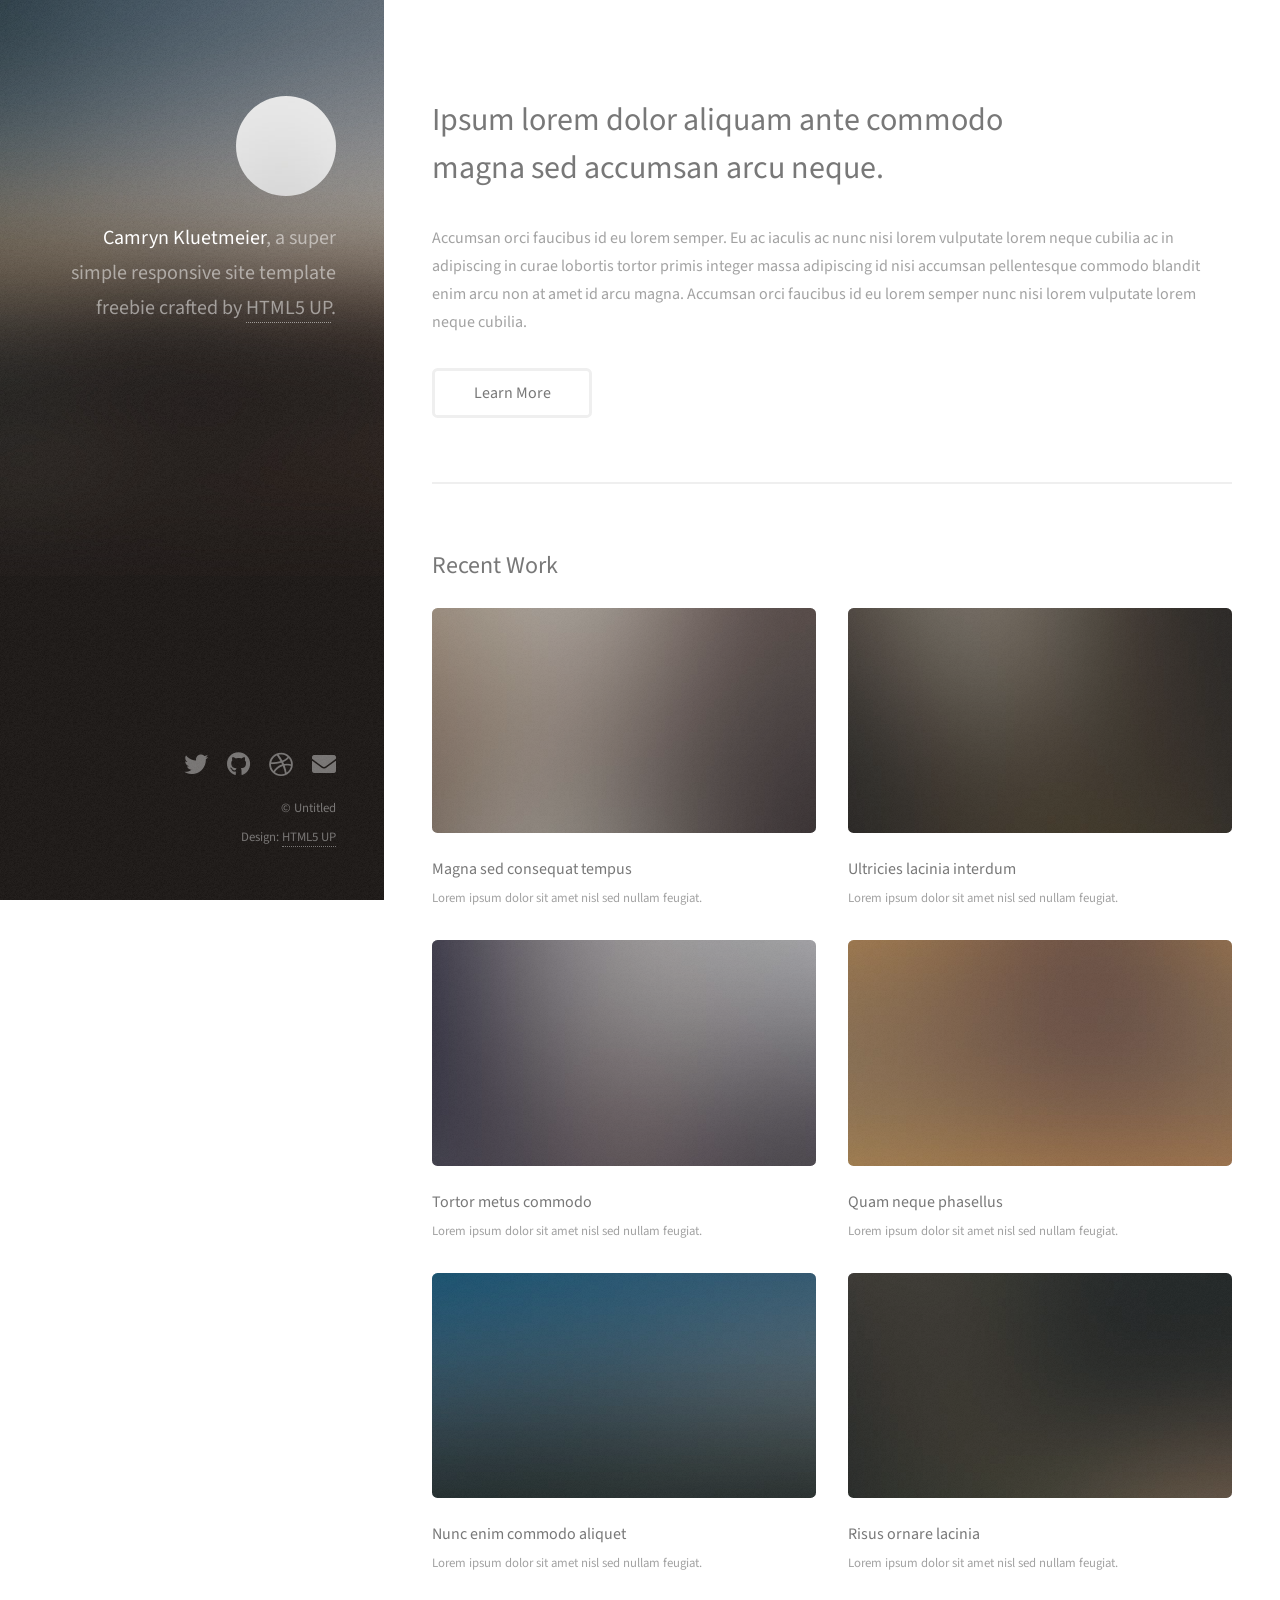
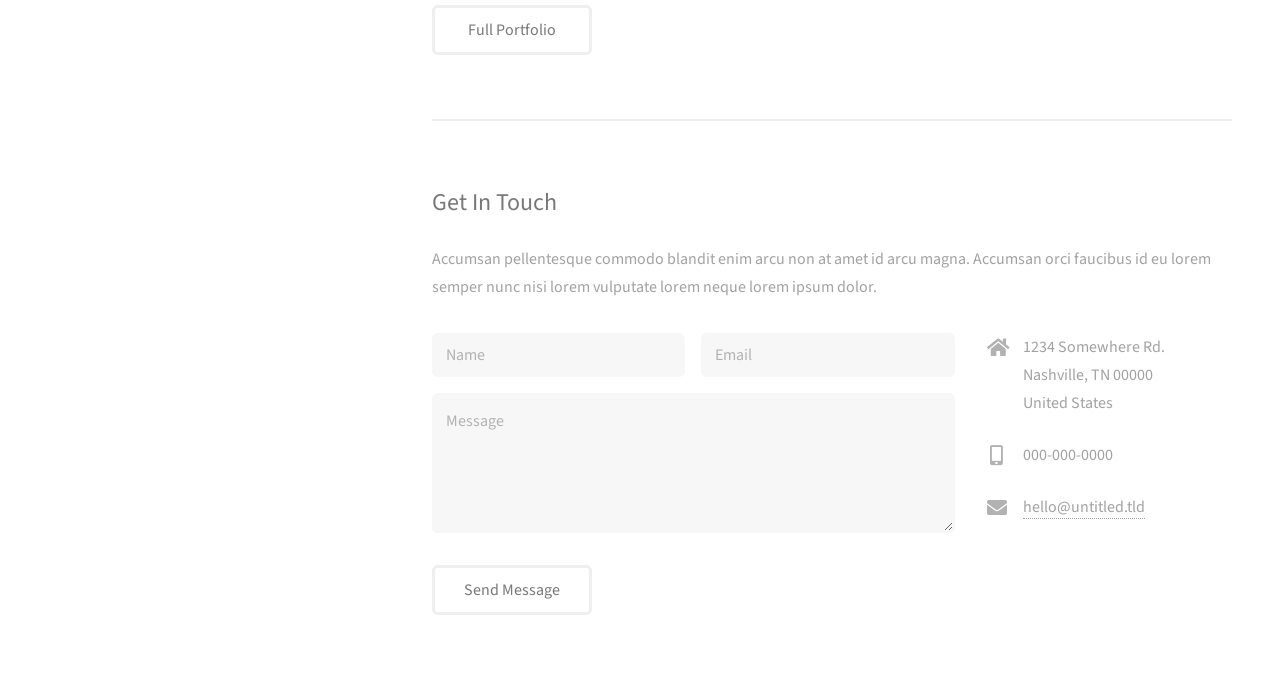
==== commit 904885dc: "first edits" ====
--- a/html5up-strata/index.html
+++ b/html5up-strata/index.html
@@ -1,463 +1,463 @@
-<!DOCTYPE HTML>
-<!--
-	Strata by HTML5 UP
-	html5up.net | @ajlkn
-	Free for personal and commercial use under the CCA 3.0 license (html5up.net/license)
--->
-<html>
-	<head>
-		<title>Strata by HTML5 UP</title>
-		<meta charset="utf-8" />
-		<meta name="viewport" content="width=device-width, initial-scale=1, user-scalable=no" />
-		<link rel="stylesheet" href="assets/css/main.css" />
-	</head>
-	<body class="is-preload">
-
-		<!-- Header -->
-			<header id="header">
-				<div class="inner">
-					<a href="#" class="image avatar"><img src="images/avatar.jpg" alt="" /></a>
-					<h1><strong>I am Strata</strong>, a super simple<br />
-					responsive site template freebie<br />
-					crafted by <a href="http://html5up.net">HTML5 UP</a>.</h1>
-				</div>
-			</header>
-
-		<!-- Main -->
-			<div id="main">
-
-				<!-- One -->
-					<section id="one">
-						<header class="major">
-							<h2>Ipsum lorem dolor aliquam ante commodo<br />
-							magna sed accumsan arcu neque.</h2>
-						</header>
-						<p>Accumsan orci faucibus id eu lorem semper. Eu ac iaculis ac nunc nisi lorem vulputate lorem neque cubilia ac in adipiscing in curae lobortis tortor primis integer massa adipiscing id nisi accumsan pellentesque commodo blandit enim arcu non at amet id arcu magna. Accumsan orci faucibus id eu lorem semper nunc nisi lorem vulputate lorem neque cubilia.</p>
-						<ul class="actions">
-							<li><a href="#" class="button">Learn More</a></li>
-						</ul>
-					</section>
-
-				<!-- Two -->
-					<section id="two">
-						<h2>Recent Work</h2>
-						<div class="row">
-							<article class="col-6 col-12-xsmall work-item">
-								<a href="images/fulls/01.jpg" class="image fit thumb"><img src="images/thumbs/01.jpg" alt="" /></a>
-								<h3>Magna sed consequat tempus</h3>
-								<p>Lorem ipsum dolor sit amet nisl sed nullam feugiat.</p>
-							</article>
-							<article class="col-6 col-12-xsmall work-item">
-								<a href="images/fulls/02.jpg" class="image fit thumb"><img src="images/thumbs/02.jpg" alt="" /></a>
-								<h3>Ultricies lacinia interdum</h3>
-								<p>Lorem ipsum dolor sit amet nisl sed nullam feugiat.</p>
-							</article>
-							<article class="col-6 col-12-xsmall work-item">
-								<a href="images/fulls/03.jpg" class="image fit thumb"><img src="images/thumbs/03.jpg" alt="" /></a>
-								<h3>Tortor metus commodo</h3>
-								<p>Lorem ipsum dolor sit amet nisl sed nullam feugiat.</p>
-							</article>
-							<article class="col-6 col-12-xsmall work-item">
-								<a href="images/fulls/04.jpg" class="image fit thumb"><img src="images/thumbs/04.jpg" alt="" /></a>
-								<h3>Quam neque phasellus</h3>
-								<p>Lorem ipsum dolor sit amet nisl sed nullam feugiat.</p>
-							</article>
-							<article class="col-6 col-12-xsmall work-item">
-								<a href="images/fulls/05.jpg" class="image fit thumb"><img src="images/thumbs/05.jpg" alt="" /></a>
-								<h3>Nunc enim commodo aliquet</h3>
-								<p>Lorem ipsum dolor sit amet nisl sed nullam feugiat.</p>
-							</article>
-							<article class="col-6 col-12-xsmall work-item">
-								<a href="images/fulls/06.jpg" class="image fit thumb"><img src="images/thumbs/06.jpg" alt="" /></a>
-								<h3>Risus ornare lacinia</h3>
-								<p>Lorem ipsum dolor sit amet nisl sed nullam feugiat.</p>
-							</article>
-						</div>
-						<ul class="actions">
-							<li><a href="#" class="button">Full Portfolio</a></li>
-						</ul>
-					</section>
-
-				<!-- Three -->
-					<section id="three">
-						<h2>Get In Touch</h2>
-						<p>Accumsan pellentesque commodo blandit enim arcu non at amet id arcu magna. Accumsan orci faucibus id eu lorem semper nunc nisi lorem vulputate lorem neque lorem ipsum dolor.</p>
-						<div class="row">
-							<div class="col-8 col-12-small">
-								<form method="post" action="#">
-									<div class="row gtr-uniform gtr-50">
-										<div class="col-6 col-12-xsmall"><input type="text" name="name" id="name" placeholder="Name" /></div>
-										<div class="col-6 col-12-xsmall"><input type="email" name="email" id="email" placeholder="Email" /></div>
-										<div class="col-12"><textarea name="message" id="message" placeholder="Message" rows="4"></textarea></div>
-									</div>
-								</form>
-								<ul class="actions">
-									<li><input type="submit" value="Send Message" /></li>
-								</ul>
-							</div>
-							<div class="col-4 col-12-small">
-								<ul class="labeled-icons">
-									<li>
-										<h3 class="icon solid fa-home"><span class="label">Address</span></h3>
-										1234 Somewhere Rd.<br />
-										Nashville, TN 00000<br />
-										United States
-									</li>
-									<li>
-										<h3 class="icon solid fa-mobile-alt"><span class="label">Phone</span></h3>
-										000-000-0000
-									</li>
-									<li>
-										<h3 class="icon solid fa-envelope"><span class="label">Email</span></h3>
-										<a href="#">hello@untitled.tld</a>
-									</li>
-								</ul>
-							</div>
-						</div>
-					</section>
-
-				<!-- Four -->
-				<!--
-					<section id="four">
-						<h2>Elements</h2>
-
-						<section>
-							<h4>Text</h4>
-							<p>This is <b>bold</b> and this is <strong>strong</strong>. This is <i>italic</i> and this is <em>emphasized</em>.
-							This is <sup>superscript</sup> text and this is <sub>subscript</sub> text.
-							This is <u>underlined</u> and this is code: <code>for (;;) { ... }</code>. Finally, <a href="#">this is a link</a>.</p>
-							<hr />
-							<header>
-								<h4>Heading with a Subtitle</h4>
-								<p>Lorem ipsum dolor sit amet nullam id egestas urna aliquam</p>
-							</header>
-							<p>Nunc lacinia ante nunc ac lobortis. Interdum adipiscing gravida odio porttitor sem non mi integer non faucibus ornare mi ut ante amet placerat aliquet. Volutpat eu sed ante lacinia sapien lorem accumsan varius montes viverra nibh in adipiscing blandit tempus accumsan.</p>
-							<header>
-								<h5>Heading with a Subtitle</h5>
-								<p>Lorem ipsum dolor sit amet nullam id egestas urna aliquam</p>
-							</header>
-							<p>Nunc lacinia ante nunc ac lobortis. Interdum adipiscing gravida odio porttitor sem non mi integer non faucibus ornare mi ut ante amet placerat aliquet. Volutpat eu sed ante lacinia sapien lorem accumsan varius montes viverra nibh in adipiscing blandit tempus accumsan.</p>
-							<hr />
-							<h2>Heading Level 2</h2>
-							<h3>Heading Level 3</h3>
-							<h4>Heading Level 4</h4>
-							<h5>Heading Level 5</h5>
-							<h6>Heading Level 6</h6>
-							<hr />
-							<h5>Blockquote</h5>
-							<blockquote>Fringilla nisl. Donec accumsan interdum nisi, quis tincidunt felis sagittis eget tempus euismod. Vestibulum ante ipsum primis in faucibus vestibulum. Blandit adipiscing eu felis iaculis volutpat ac adipiscing accumsan faucibus. Vestibulum ante ipsum primis in faucibus lorem ipsum dolor sit amet nullam adipiscing eu felis.</blockquote>
-							<h5>Preformatted</h5>
-							<pre><code>i = 0;
-
-while (!deck.isInOrder()) {
-print 'Iteration ' + i;
-deck.shuffle();
-i++;
-}
-
-print 'It took ' + i + ' iterations to sort the deck.';</code></pre>
-						</section>
-
-						<section>
-							<h4>Lists</h4>
-							<div class="row">
-								<div class="col-6 col-12-xsmall">
-									<h5>Unordered</h5>
-									<ul>
-										<li>Dolor pulvinar etiam magna etiam.</li>
-										<li>Sagittis adipiscing lorem eleifend.</li>
-										<li>Felis enim feugiat dolore viverra.</li>
-									</ul>
-									<h5>Alternate</h5>
-									<ul class="alt">
-										<li>Dolor pulvinar etiam magna etiam.</li>
-										<li>Sagittis adipiscing lorem eleifend.</li>
-										<li>Felis enim feugiat dolore viverra.</li>
-									</ul>
-								</div>
-								<div class="col-6 col-12-xsmall">
-									<h5>Ordered</h5>
-									<ol>
-										<li>Dolor pulvinar etiam magna etiam.</li>
-										<li>Etiam vel felis at lorem sed viverra.</li>
-										<li>Felis enim feugiat dolore viverra.</li>
-										<li>Dolor pulvinar etiam magna etiam.</li>
-										<li>Etiam vel felis at lorem sed viverra.</li>
-										<li>Felis enim feugiat dolore viverra.</li>
-									</ol>
-									<h5>Icons</h5>
-									<ul class="icons">
-										<li><a href="#" class="icon brands fa-twitter"><span class="label">Twitter</span></a></li>
-										<li><a href="#" class="icon brands fa-facebook-f"><span class="label">Facebook</span></a></li>
-										<li><a href="#" class="icon brands fa-instagram"><span class="label">Instagram</span></a></li>
-										<li><a href="#" class="icon brands fa-github"><span class="label">Github</span></a></li>
-										<li><a href="#" class="icon brands fa-dribbble"><span class="label">Dribbble</span></a></li>
-										<li><a href="#" class="icon brands fa-tumblr"><span class="label">Tumblr</span></a></li>
-									</ul>
-								</div>
-							</div>
-							<h5>Actions</h5>
-							<ul class="actions">
-								<li><a href="#" class="button primary">Default</a></li>
-								<li><a href="#" class="button">Default</a></li>
-							</ul>
-							<ul class="actions small">
-								<li><a href="#" class="button primary small">Small</a></li>
-								<li><a href="#" class="button small">Small</a></li>
-							</ul>
-							<div class="row">
-								<div class="col-6 col-12-small">
-									<ul class="actions stacked">
-										<li><a href="#" class="button primary">Default</a></li>
-										<li><a href="#" class="button">Default</a></li>
-									</ul>
-								</div>
-								<div class="col-6 col-12-small">
-									<ul class="actions stacked">
-										<li><a href="#" class="button primary small">Small</a></li>
-										<li><a href="#" class="button small">Small</a></li>
-									</ul>
-								</div>
-								<div class="col-6 col-12-small">
-									<ul class="actions stacked">
-										<li><a href="#" class="button primary fit">Default</a></li>
-										<li><a href="#" class="button fit">Default</a></li>
-									</ul>
-								</div>
-								<div class="col-6 col-12-small">
-									<ul class="actions stacked">
-										<li><a href="#" class="button primary small fit">Small</a></li>
-										<li><a href="#" class="button small fit">Small</a></li>
-									</ul>
-								</div>
-							</div>
-						</section>
-
-						<section>
-							<h4>Table</h4>
-							<h5>Default</h5>
-							<div class="table-wrapper">
-								<table>
-									<thead>
-										<tr>
-											<th>Name</th>
-											<th>Description</th>
-											<th>Price</th>
-										</tr>
-									</thead>
-									<tbody>
-										<tr>
-											<td>Item One</td>
-											<td>Ante turpis integer aliquet porttitor.</td>
-											<td>29.99</td>
-										</tr>
-										<tr>
-											<td>Item Two</td>
-											<td>Vis ac commodo adipiscing arcu aliquet.</td>
-											<td>19.99</td>
-										</tr>
-										<tr>
-											<td>Item Three</td>
-											<td> Morbi faucibus arcu accumsan lorem.</td>
-											<td>29.99</td>
-										</tr>
-										<tr>
-											<td>Item Four</td>
-											<td>Vitae integer tempus condimentum.</td>
-											<td>19.99</td>
-										</tr>
-										<tr>
-											<td>Item Five</td>
-											<td>Ante turpis integer aliquet porttitor.</td>
-											<td>29.99</td>
-										</tr>
-									</tbody>
-									<tfoot>
-										<tr>
-											<td colspan="2"></td>
-											<td>100.00</td>
-										</tr>
-									</tfoot>
-								</table>
-							</div>
-
-							<h5>Alternate</h5>
-							<div class="table-wrapper">
-								<table class="alt">
-									<thead>
-										<tr>
-											<th>Name</th>
-											<th>Description</th>
-											<th>Price</th>
-										</tr>
-									</thead>
-									<tbody>
-										<tr>
-											<td>Item One</td>
-											<td>Ante turpis integer aliquet porttitor.</td>
-											<td>29.99</td>
-										</tr>
-										<tr>
-											<td>Item Two</td>
-											<td>Vis ac commodo adipiscing arcu aliquet.</td>
-											<td>19.99</td>
-										</tr>
-										<tr>
-											<td>Item Three</td>
-											<td> Morbi faucibus arcu accumsan lorem.</td>
-											<td>29.99</td>
-										</tr>
-										<tr>
-											<td>Item Four</td>
-											<td>Vitae integer tempus condimentum.</td>
-											<td>19.99</td>
-										</tr>
-										<tr>
-											<td>Item Five</td>
-											<td>Ante turpis integer aliquet porttitor.</td>
-											<td>29.99</td>
-										</tr>
-									</tbody>
-									<tfoot>
-										<tr>
-											<td colspan="2"></td>
-											<td>100.00</td>
-										</tr>
-									</tfoot>
-								</table>
-							</div>
-						</section>
-
-						<section>
-							<h4>Buttons</h4>
-							<ul class="actions">
-								<li><a href="#" class="button primary">Primary</a></li>
-								<li><a href="#" class="button">Default</a></li>
-							</ul>
-							<ul class="actions">
-								<li><a href="#" class="button large">Large</a></li>
-								<li><a href="#" class="button">Default</a></li>
-								<li><a href="#" class="button small">Small</a></li>
-							</ul>
-							<ul class="actions fit">
-								<li><a href="#" class="button primary fit">Fit</a></li>
-								<li><a href="#" class="button fit">Fit</a></li>
-							</ul>
-							<ul class="actions fit small">
-								<li><a href="#" class="button primary fit small">Fit + Small</a></li>
-								<li><a href="#" class="button fit small">Fit + Small</a></li>
-							</ul>
-							<ul class="actions">
-								<li><a href="#" class="button primary icon solid fa-download">Icon</a></li>
-								<li><a href="#" class="button icon solid fa-download">Icon</a></li>
-							</ul>
-							<ul class="actions">
-								<li><span class="button primary disabled">Primary</span></li>
-								<li><span class="button disabled">Default</span></li>
-							</ul>
-						</section>
-
-						<section>
-							<h4>Form</h4>
-							<form method="post" action="#">
-								<div class="row gtr-uniform gtr-50">
-									<div class="col-6 col-12-xsmall">
-										<input type="text" name="demo-name" id="demo-name" value="" placeholder="Name" />
-									</div>
-									<div class="col-6 col-12-xsmall">
-										<input type="email" name="demo-email" id="demo-email" value="" placeholder="Email" />
-									</div>
-									<div class="col-12">
-										<select name="demo-category" id="demo-category">
-											<option value="">- Category -</option>
-											<option value="1">Manufacturing</option>
-											<option value="1">Shipping</option>
-											<option value="1">Administration</option>
-											<option value="1">Human Resources</option>
-										</select>
-									</div>
-									<div class="col-4 col-12-small">
-										<input type="radio" id="demo-priority-low" name="demo-priority" checked>
-										<label for="demo-priority-low">Low Priority</label>
-									</div>
-									<div class="col-4 col-12-small">
-										<input type="radio" id="demo-priority-normal" name="demo-priority">
-										<label for="demo-priority-normal">Normal Priority</label>
-									</div>
-									<div class="col-4 col-12-small">
-										<input type="radio" id="demo-priority-high" name="demo-priority">
-										<label for="demo-priority-high">High Priority</label>
-									</div>
-									<div class="col-6 col-12-small">
-										<input type="checkbox" id="demo-copy" name="demo-copy">
-										<label for="demo-copy">Email me a copy of this message</label>
-									</div>
-									<div class="col-6 col-12-small">
-										<input type="checkbox" id="demo-human" name="demo-human" checked>
-										<label for="demo-human">I am a human and not a robot</label>
-									</div>
-									<div class="col-12">
-										<textarea name="demo-message" id="demo-message" placeholder="Enter your message" rows="6"></textarea>
-									</div>
-									<div class="col-12">
-										<ul class="actions">
-											<li><input type="submit" value="Send Message" class="primary" /></li>
-											<li><input type="reset" value="Reset" /></li>
-										</ul>
-									</div>
-								</div>
-							</form>
-						</section>
-
-						<section>
-							<h4>Image</h4>
-							<h5>Fit</h5>
-							<div class="box alt">
-								<div class="row gtr-50 gtr-uniform">
-									<div class="col-12"><span class="image fit"><img src="images/fulls/05.jpg" alt="" /></span></div>
-									<div class="col-4"><span class="image fit"><img src="images/thumbs/01.jpg" alt="" /></span></div>
-									<div class="col-4"><span class="image fit"><img src="images/thumbs/02.jpg" alt="" /></span></div>
-									<div class="col-4"><span class="image fit"><img src="images/thumbs/03.jpg" alt="" /></span></div>
-									<div class="col-4"><span class="image fit"><img src="images/thumbs/04.jpg" alt="" /></span></div>
-									<div class="col-4"><span class="image fit"><img src="images/thumbs/05.jpg" alt="" /></span></div>
-									<div class="col-4"><span class="image fit"><img src="images/thumbs/06.jpg" alt="" /></span></div>
-									<div class="col-4"><span class="image fit"><img src="images/thumbs/03.jpg" alt="" /></span></div>
-									<div class="col-4"><span class="image fit"><img src="images/thumbs/02.jpg" alt="" /></span></div>
-									<div class="col-4"><span class="image fit"><img src="images/thumbs/01.jpg" alt="" /></span></div>
-								</div>
-							</div>
-							<h5>Left &amp; Right</h5>
-							<p><span class="image left"><img src="images/avatar.jpg" alt="" /></span>Fringilla nisl. Donec accumsan interdum nisi, quis tincidunt felis sagittis eget. tempus euismod. Vestibulum ante ipsum primis in faucibus vestibulum. Blandit adipiscing eu felis iaculis volutpat ac adipiscing accumsan eu faucibus. Integer ac pellentesque praesent tincidunt felis sagittis eget. tempus euismod. Vestibulum ante ipsum primis in faucibus vestibulum. Blandit adipiscing eu felis iaculis volutpat ac adipiscing accumsan eu faucibus. Integer ac pellentesque praesent. Donec accumsan interdum nisi, quis tincidunt felis sagittis eget. tempus euismod. Vestibulum ante ipsum primis in faucibus vestibulum. Blandit adipiscing eu felis iaculis volutpat ac adipiscing accumsan eu faucibus. Integer ac pellentesque praesent tincidunt felis sagittis eget. tempus euismod. Vestibulum ante ipsum primis in faucibus vestibulum. Blandit adipiscing eu felis iaculis volutpat ac adipiscing accumsan eu faucibus. Integer ac pellentesque praesent.</p>
-							<p><span class="image right"><img src="images/avatar.jpg" alt="" /></span>Fringilla nisl. Donec accumsan interdum nisi, quis tincidunt felis sagittis eget. tempus euismod. Vestibulum ante ipsum primis in faucibus vestibulum. Blandit adipiscing eu felis iaculis volutpat ac adipiscing accumsan eu faucibus. Integer ac pellentesque praesent tincidunt felis sagittis eget. tempus euismod. Vestibulum ante ipsum primis in faucibus vestibulum. Blandit adipiscing eu felis iaculis volutpat ac adipiscing accumsan eu faucibus. Integer ac pellentesque praesent. Donec accumsan interdum nisi, quis tincidunt felis sagittis eget. tempus euismod. Vestibulum ante ipsum primis in faucibus vestibulum. Blandit adipiscing eu felis iaculis volutpat ac adipiscing accumsan eu faucibus. Integer ac pellentesque praesent tincidunt felis sagittis eget. tempus euismod. Vestibulum ante ipsum primis in faucibus vestibulum. Blandit adipiscing eu felis iaculis volutpat ac adipiscing accumsan eu faucibus. Integer ac pellentesque praesent.</p>
-						</section>
-
-					</section>
-				-->
-
-			</div>
-
-		<!-- Footer -->
-			<footer id="footer">
-				<div class="inner">
-					<ul class="icons">
-						<li><a href="#" class="icon brands fa-twitter"><span class="label">Twitter</span></a></li>
-						<li><a href="#" class="icon brands fa-github"><span class="label">Github</span></a></li>
-						<li><a href="#" class="icon brands fa-dribbble"><span class="label">Dribbble</span></a></li>
-						<li><a href="#" class="icon solid fa-envelope"><span class="label">Email</span></a></li>
-					</ul>
-					<ul class="copyright">
-						<li>&copy; Untitled</li><li>Design: <a href="http://html5up.net">HTML5 UP</a></li>
-					</ul>
-				</div>
-			</footer>
-
-		<!-- Scripts -->
-			<script src="assets/js/jquery.min.js"></script>
-			<script src="assets/js/jquery.poptrox.min.js"></script>
-			<script src="assets/js/browser.min.js"></script>
-			<script src="assets/js/breakpoints.min.js"></script>
-			<script src="assets/js/util.js"></script>
-			<script src="assets/js/main.js"></script>
-
-	</body>
+<!DOCTYPE HTML>
+<!--
+	Strata by HTML5 UP
+	html5up.net | @ajlkn
+	Free for personal and commercial use under the CCA 3.0 license (html5up.net/license)
+-->
+<html>
+	<head>
+		<title>Strata by HTML5 UP</title>
+		<meta charset="utf-8" />
+		<meta name="viewport" content="width=device-width, initial-scale=1, user-scalable=no" />
+		<link rel="stylesheet" href="assets/css/main.css" />
+	</head>
+	<body class="is-preload">
+
+		<!-- Header -->
+			<header id="header">
+				<div class="inner">
+					<a href="#" class="image avatar"><img src="images/avatar.jpg" alt="" /></a>
+					<h1><strong>Camryn Kluetmeier</strong>, a super simple<br />
+					responsive site template freebie<br />
+					crafted by <a href="http://html5up.net">HTML5 UP</a>.</h1>
+				</div>
+			</header>
+
+		<!-- Main -->
+			<div id="main">
+
+				<!-- One -->
+					<section id="one">
+						<header class="major">
+							<h2>Ipsum lorem dolor aliquam ante commodo<br />
+							magna sed accumsan arcu neque.</h2>
+						</header>
+						<p>Accumsan orci faucibus id eu lorem semper. Eu ac iaculis ac nunc nisi lorem vulputate lorem neque cubilia ac in adipiscing in curae lobortis tortor primis integer massa adipiscing id nisi accumsan pellentesque commodo blandit enim arcu non at amet id arcu magna. Accumsan orci faucibus id eu lorem semper nunc nisi lorem vulputate lorem neque cubilia.</p>
+						<ul class="actions">
+							<li><a href="#" class="button">Learn More</a></li>
+						</ul>
+					</section>
+
+				<!-- Two -->
+					<section id="two">
+						<h2>Recent Work</h2>
+						<div class="row">
+							<article class="col-6 col-12-xsmall work-item">
+								<a href="images/fulls/01.jpg" class="image fit thumb"><img src="images/thumbs/01.jpg" alt="" /></a>
+								<h3>Magna sed consequat tempus</h3>
+								<p>Lorem ipsum dolor sit amet nisl sed nullam feugiat.</p>
+							</article>
+							<article class="col-6 col-12-xsmall work-item">
+								<a href="images/fulls/02.jpg" class="image fit thumb"><img src="images/thumbs/02.jpg" alt="" /></a>
+								<h3>Ultricies lacinia interdum</h3>
+								<p>Lorem ipsum dolor sit amet nisl sed nullam feugiat.</p>
+							</article>
+							<article class="col-6 col-12-xsmall work-item">
+								<a href="images/fulls/03.jpg" class="image fit thumb"><img src="images/thumbs/03.jpg" alt="" /></a>
+								<h3>Tortor metus commodo</h3>
+								<p>Lorem ipsum dolor sit amet nisl sed nullam feugiat.</p>
+							</article>
+							<article class="col-6 col-12-xsmall work-item">
+								<a href="images/fulls/04.jpg" class="image fit thumb"><img src="images/thumbs/04.jpg" alt="" /></a>
+								<h3>Quam neque phasellus</h3>
+								<p>Lorem ipsum dolor sit amet nisl sed nullam feugiat.</p>
+							</article>
+							<article class="col-6 col-12-xsmall work-item">
+								<a href="images/fulls/05.jpg" class="image fit thumb"><img src="images/thumbs/05.jpg" alt="" /></a>
+								<h3>Nunc enim commodo aliquet</h3>
+								<p>Lorem ipsum dolor sit amet nisl sed nullam feugiat.</p>
+							</article>
+							<article class="col-6 col-12-xsmall work-item">
+								<a href="images/fulls/06.jpg" class="image fit thumb"><img src="images/thumbs/06.jpg" alt="" /></a>
+								<h3>Risus ornare lacinia</h3>
+								<p>Lorem ipsum dolor sit amet nisl sed nullam feugiat.</p>
+							</article>
+						</div>
+						<ul class="actions">
+							<li><a href="#" class="button">Full Portfolio</a></li>
+						</ul>
+					</section>
+
+				<!-- Three -->
+					<section id="three">
+						<h2>Get In Touch</h2>
+						<p>Accumsan pellentesque commodo blandit enim arcu non at amet id arcu magna. Accumsan orci faucibus id eu lorem semper nunc nisi lorem vulputate lorem neque lorem ipsum dolor.</p>
+						<div class="row">
+							<div class="col-8 col-12-small">
+								<form method="post" action="#">
+									<div class="row gtr-uniform gtr-50">
+										<div class="col-6 col-12-xsmall"><input type="text" name="name" id="name" placeholder="Name" /></div>
+										<div class="col-6 col-12-xsmall"><input type="email" name="email" id="email" placeholder="Email" /></div>
+										<div class="col-12"><textarea name="message" id="message" placeholder="Message" rows="4"></textarea></div>
+									</div>
+								</form>
+								<ul class="actions">
+									<li><input type="submit" value="Send Message" /></li>
+								</ul>
+							</div>
+							<div class="col-4 col-12-small">
+								<ul class="labeled-icons">
+									<li>
+										<h3 class="icon solid fa-home"><span class="label">Address</span></h3>
+										1234 Somewhere Rd.<br />
+										Nashville, TN 00000<br />
+										United States
+									</li>
+									<li>
+										<h3 class="icon solid fa-mobile-alt"><span class="label">Phone</span></h3>
+										000-000-0000
+									</li>
+									<li>
+										<h3 class="icon solid fa-envelope"><span class="label">Email</span></h3>
+										<a href="#">hello@untitled.tld</a>
+									</li>
+								</ul>
+							</div>
+						</div>
+					</section>
+
+				<!-- Four -->
+				<!--
+					<section id="four">
+						<h2>Elements</h2>
+
+						<section>
+							<h4>Text</h4>
+							<p>This is <b>bold</b> and this is <strong>strong</strong>. This is <i>italic</i> and this is <em>emphasized</em>.
+							This is <sup>superscript</sup> text and this is <sub>subscript</sub> text.
+							This is <u>underlined</u> and this is code: <code>for (;;) { ... }</code>. Finally, <a href="#">this is a link</a>.</p>
+							<hr />
+							<header>
+								<h4>Heading with a Subtitle</h4>
+								<p>Lorem ipsum dolor sit amet nullam id egestas urna aliquam</p>
+							</header>
+							<p>Nunc lacinia ante nunc ac lobortis. Interdum adipiscing gravida odio porttitor sem non mi integer non faucibus ornare mi ut ante amet placerat aliquet. Volutpat eu sed ante lacinia sapien lorem accumsan varius montes viverra nibh in adipiscing blandit tempus accumsan.</p>
+							<header>
+								<h5>Heading with a Subtitle</h5>
+								<p>Lorem ipsum dolor sit amet nullam id egestas urna aliquam</p>
+							</header>
+							<p>Nunc lacinia ante nunc ac lobortis. Interdum adipiscing gravida odio porttitor sem non mi integer non faucibus ornare mi ut ante amet placerat aliquet. Volutpat eu sed ante lacinia sapien lorem accumsan varius montes viverra nibh in adipiscing blandit tempus accumsan.</p>
+							<hr />
+							<h2>Heading Level 2</h2>
+							<h3>Heading Level 3</h3>
+							<h4>Heading Level 4</h4>
+							<h5>Heading Level 5</h5>
+							<h6>Heading Level 6</h6>
+							<hr />
+							<h5>Blockquote</h5>
+							<blockquote>Fringilla nisl. Donec accumsan interdum nisi, quis tincidunt felis sagittis eget tempus euismod. Vestibulum ante ipsum primis in faucibus vestibulum. Blandit adipiscing eu felis iaculis volutpat ac adipiscing accumsan faucibus. Vestibulum ante ipsum primis in faucibus lorem ipsum dolor sit amet nullam adipiscing eu felis.</blockquote>
+							<h5>Preformatted</h5>
+							<pre><code>i = 0;
+
+while (!deck.isInOrder()) {
+print 'Iteration ' + i;
+deck.shuffle();
+i++;
+}
+
+print 'It took ' + i + ' iterations to sort the deck.';</code></pre>
+						</section>
+
+						<section>
+							<h4>Lists</h4>
+							<div class="row">
+								<div class="col-6 col-12-xsmall">
+									<h5>Unordered</h5>
+									<ul>
+										<li>Dolor pulvinar etiam magna etiam.</li>
+										<li>Sagittis adipiscing lorem eleifend.</li>
+										<li>Felis enim feugiat dolore viverra.</li>
+									</ul>
+									<h5>Alternate</h5>
+									<ul class="alt">
+										<li>Dolor pulvinar etiam magna etiam.</li>
+										<li>Sagittis adipiscing lorem eleifend.</li>
+										<li>Felis enim feugiat dolore viverra.</li>
+									</ul>
+								</div>
+								<div class="col-6 col-12-xsmall">
+									<h5>Ordered</h5>
+									<ol>
+										<li>Dolor pulvinar etiam magna etiam.</li>
+										<li>Etiam vel felis at lorem sed viverra.</li>
+										<li>Felis enim feugiat dolore viverra.</li>
+										<li>Dolor pulvinar etiam magna etiam.</li>
+										<li>Etiam vel felis at lorem sed viverra.</li>
+										<li>Felis enim feugiat dolore viverra.</li>
+									</ol>
+									<h5>Icons</h5>
+									<ul class="icons">
+										<li><a href="#" class="icon brands fa-twitter"><span class="label">Twitter</span></a></li>
+										<li><a href="#" class="icon brands fa-facebook-f"><span class="label">Facebook</span></a></li>
+										<li><a href="#" class="icon brands fa-instagram"><span class="label">Instagram</span></a></li>
+										<li><a href="#" class="icon brands fa-github"><span class="label">Github</span></a></li>
+										<li><a href="#" class="icon brands fa-dribbble"><span class="label">Dribbble</span></a></li>
+										<li><a href="#" class="icon brands fa-tumblr"><span class="label">Tumblr</span></a></li>
+									</ul>
+								</div>
+							</div>
+							<h5>Actions</h5>
+							<ul class="actions">
+								<li><a href="#" class="button primary">Default</a></li>
+								<li><a href="#" class="button">Default</a></li>
+							</ul>
+							<ul class="actions small">
+								<li><a href="#" class="button primary small">Small</a></li>
+								<li><a href="#" class="button small">Small</a></li>
+							</ul>
+							<div class="row">
+								<div class="col-6 col-12-small">
+									<ul class="actions stacked">
+										<li><a href="#" class="button primary">Default</a></li>
+										<li><a href="#" class="button">Default</a></li>
+									</ul>
+								</div>
+								<div class="col-6 col-12-small">
+									<ul class="actions stacked">
+										<li><a href="#" class="button primary small">Small</a></li>
+										<li><a href="#" class="button small">Small</a></li>
+									</ul>
+								</div>
+								<div class="col-6 col-12-small">
+									<ul class="actions stacked">
+										<li><a href="#" class="button primary fit">Default</a></li>
+										<li><a href="#" class="button fit">Default</a></li>
+									</ul>
+								</div>
+								<div class="col-6 col-12-small">
+									<ul class="actions stacked">
+										<li><a href="#" class="button primary small fit">Small</a></li>
+										<li><a href="#" class="button small fit">Small</a></li>
+									</ul>
+								</div>
+							</div>
+						</section>
+
+						<section>
+							<h4>Table</h4>
+							<h5>Default</h5>
+							<div class="table-wrapper">
+								<table>
+									<thead>
+										<tr>
+											<th>Name</th>
+											<th>Description</th>
+											<th>Price</th>
+										</tr>
+									</thead>
+									<tbody>
+										<tr>
+											<td>Item One</td>
+											<td>Ante turpis integer aliquet porttitor.</td>
+											<td>29.99</td>
+										</tr>
+										<tr>
+											<td>Item Two</td>
+											<td>Vis ac commodo adipiscing arcu aliquet.</td>
+											<td>19.99</td>
+										</tr>
+										<tr>
+											<td>Item Three</td>
+											<td> Morbi faucibus arcu accumsan lorem.</td>
+											<td>29.99</td>
+										</tr>
+										<tr>
+											<td>Item Four</td>
+											<td>Vitae integer tempus condimentum.</td>
+											<td>19.99</td>
+										</tr>
+										<tr>
+											<td>Item Five</td>
+											<td>Ante turpis integer aliquet porttitor.</td>
+											<td>29.99</td>
+										</tr>
+									</tbody>
+									<tfoot>
+										<tr>
+											<td colspan="2"></td>
+											<td>100.00</td>
+										</tr>
+									</tfoot>
+								</table>
+							</div>
+
+							<h5>Alternate</h5>
+							<div class="table-wrapper">
+								<table class="alt">
+									<thead>
+										<tr>
+											<th>Name</th>
+											<th>Description</th>
+											<th>Price</th>
+										</tr>
+									</thead>
+									<tbody>
+										<tr>
+											<td>Item One</td>
+											<td>Ante turpis integer aliquet porttitor.</td>
+											<td>29.99</td>
+										</tr>
+										<tr>
+											<td>Item Two</td>
+											<td>Vis ac commodo adipiscing arcu aliquet.</td>
+											<td>19.99</td>
+										</tr>
+										<tr>
+											<td>Item Three</td>
+											<td> Morbi faucibus arcu accumsan lorem.</td>
+											<td>29.99</td>
+										</tr>
+										<tr>
+											<td>Item Four</td>
+											<td>Vitae integer tempus condimentum.</td>
+											<td>19.99</td>
+										</tr>
+										<tr>
+											<td>Item Five</td>
+											<td>Ante turpis integer aliquet porttitor.</td>
+											<td>29.99</td>
+										</tr>
+									</tbody>
+									<tfoot>
+										<tr>
+											<td colspan="2"></td>
+											<td>100.00</td>
+										</tr>
+									</tfoot>
+								</table>
+							</div>
+						</section>
+
+						<section>
+							<h4>Buttons</h4>
+							<ul class="actions">
+								<li><a href="#" class="button primary">Primary</a></li>
+								<li><a href="#" class="button">Default</a></li>
+							</ul>
+							<ul class="actions">
+								<li><a href="#" class="button large">Large</a></li>
+								<li><a href="#" class="button">Default</a></li>
+								<li><a href="#" class="button small">Small</a></li>
+							</ul>
+							<ul class="actions fit">
+								<li><a href="#" class="button primary fit">Fit</a></li>
+								<li><a href="#" class="button fit">Fit</a></li>
+							</ul>
+							<ul class="actions fit small">
+								<li><a href="#" class="button primary fit small">Fit + Small</a></li>
+								<li><a href="#" class="button fit small">Fit + Small</a></li>
+							</ul>
+							<ul class="actions">
+								<li><a href="#" class="button primary icon solid fa-download">Icon</a></li>
+								<li><a href="#" class="button icon solid fa-download">Icon</a></li>
+							</ul>
+							<ul class="actions">
+								<li><span class="button primary disabled">Primary</span></li>
+								<li><span class="button disabled">Default</span></li>
+							</ul>
+						</section>
+
+						<section>
+							<h4>Form</h4>
+							<form method="post" action="#">
+								<div class="row gtr-uniform gtr-50">
+									<div class="col-6 col-12-xsmall">
+										<input type="text" name="demo-name" id="demo-name" value="" placeholder="Name" />
+									</div>
+									<div class="col-6 col-12-xsmall">
+										<input type="email" name="demo-email" id="demo-email" value="" placeholder="Email" />
+									</div>
+									<div class="col-12">
+										<select name="demo-category" id="demo-category">
+											<option value="">- Category -</option>
+											<option value="1">Manufacturing</option>
+											<option value="1">Shipping</option>
+											<option value="1">Administration</option>
+											<option value="1">Human Resources</option>
+										</select>
+									</div>
+									<div class="col-4 col-12-small">
+										<input type="radio" id="demo-priority-low" name="demo-priority" checked>
+										<label for="demo-priority-low">Low Priority</label>
+									</div>
+									<div class="col-4 col-12-small">
+										<input type="radio" id="demo-priority-normal" name="demo-priority">
+										<label for="demo-priority-normal">Normal Priority</label>
+									</div>
+									<div class="col-4 col-12-small">
+										<input type="radio" id="demo-priority-high" name="demo-priority">
+										<label for="demo-priority-high">High Priority</label>
+									</div>
+									<div class="col-6 col-12-small">
+										<input type="checkbox" id="demo-copy" name="demo-copy">
+										<label for="demo-copy">Email me a copy of this message</label>
+									</div>
+									<div class="col-6 col-12-small">
+										<input type="checkbox" id="demo-human" name="demo-human" checked>
+										<label for="demo-human">I am a human and not a robot</label>
+									</div>
+									<div class="col-12">
+										<textarea name="demo-message" id="demo-message" placeholder="Enter your message" rows="6"></textarea>
+									</div>
+									<div class="col-12">
+										<ul class="actions">
+											<li><input type="submit" value="Send Message" class="primary" /></li>
+											<li><input type="reset" value="Reset" /></li>
+										</ul>
+									</div>
+								</div>
+							</form>
+						</section>
+
+						<section>
+							<h4>Image</h4>
+							<h5>Fit</h5>
+							<div class="box alt">
+								<div class="row gtr-50 gtr-uniform">
+									<div class="col-12"><span class="image fit"><img src="images/fulls/05.jpg" alt="" /></span></div>
+									<div class="col-4"><span class="image fit"><img src="images/thumbs/01.jpg" alt="" /></span></div>
+									<div class="col-4"><span class="image fit"><img src="images/thumbs/02.jpg" alt="" /></span></div>
+									<div class="col-4"><span class="image fit"><img src="images/thumbs/03.jpg" alt="" /></span></div>
+									<div class="col-4"><span class="image fit"><img src="images/thumbs/04.jpg" alt="" /></span></div>
+									<div class="col-4"><span class="image fit"><img src="images/thumbs/05.jpg" alt="" /></span></div>
+									<div class="col-4"><span class="image fit"><img src="images/thumbs/06.jpg" alt="" /></span></div>
+									<div class="col-4"><span class="image fit"><img src="images/thumbs/03.jpg" alt="" /></span></div>
+									<div class="col-4"><span class="image fit"><img src="images/thumbs/02.jpg" alt="" /></span></div>
+									<div class="col-4"><span class="image fit"><img src="images/thumbs/01.jpg" alt="" /></span></div>
+								</div>
+							</div>
+							<h5>Left &amp; Right</h5>
+							<p><span class="image left"><img src="images/avatar.jpg" alt="" /></span>Fringilla nisl. Donec accumsan interdum nisi, quis tincidunt felis sagittis eget. tempus euismod. Vestibulum ante ipsum primis in faucibus vestibulum. Blandit adipiscing eu felis iaculis volutpat ac adipiscing accumsan eu faucibus. Integer ac pellentesque praesent tincidunt felis sagittis eget. tempus euismod. Vestibulum ante ipsum primis in faucibus vestibulum. Blandit adipiscing eu felis iaculis volutpat ac adipiscing accumsan eu faucibus. Integer ac pellentesque praesent. Donec accumsan interdum nisi, quis tincidunt felis sagittis eget. tempus euismod. Vestibulum ante ipsum primis in faucibus vestibulum. Blandit adipiscing eu felis iaculis volutpat ac adipiscing accumsan eu faucibus. Integer ac pellentesque praesent tincidunt felis sagittis eget. tempus euismod. Vestibulum ante ipsum primis in faucibus vestibulum. Blandit adipiscing eu felis iaculis volutpat ac adipiscing accumsan eu faucibus. Integer ac pellentesque praesent.</p>
+							<p><span class="image right"><img src="images/avatar.jpg" alt="" /></span>Fringilla nisl. Donec accumsan interdum nisi, quis tincidunt felis sagittis eget. tempus euismod. Vestibulum ante ipsum primis in faucibus vestibulum. Blandit adipiscing eu felis iaculis volutpat ac adipiscing accumsan eu faucibus. Integer ac pellentesque praesent tincidunt felis sagittis eget. tempus euismod. Vestibulum ante ipsum primis in faucibus vestibulum. Blandit adipiscing eu felis iaculis volutpat ac adipiscing accumsan eu faucibus. Integer ac pellentesque praesent. Donec accumsan interdum nisi, quis tincidunt felis sagittis eget. tempus euismod. Vestibulum ante ipsum primis in faucibus vestibulum. Blandit adipiscing eu felis iaculis volutpat ac adipiscing accumsan eu faucibus. Integer ac pellentesque praesent tincidunt felis sagittis eget. tempus euismod. Vestibulum ante ipsum primis in faucibus vestibulum. Blandit adipiscing eu felis iaculis volutpat ac adipiscing accumsan eu faucibus. Integer ac pellentesque praesent.</p>
+						</section>
+
+					</section>
+				-->
+
+			</div>
+
+		<!-- Footer -->
+			<footer id="footer">
+				<div class="inner">
+					<ul class="icons">
+						<li><a href="#" class="icon brands fa-twitter"><span class="label">Twitter</span></a></li>
+						<li><a href="#" class="icon brands fa-github"><span class="label">Github</span></a></li>
+						<li><a href="#" class="icon brands fa-dribbble"><span class="label">Dribbble</span></a></li>
+						<li><a href="#" class="icon solid fa-envelope"><span class="label">Email</span></a></li>
+					</ul>
+					<ul class="copyright">
+						<li>&copy; Untitled</li><li>Design: <a href="http://html5up.net">HTML5 UP</a></li>
+					</ul>
+				</div>
+			</footer>
+
+		<!-- Scripts -->
+			<script src="assets/js/jquery.min.js"></script>
+			<script src="assets/js/jquery.poptrox.min.js"></script>
+			<script src="assets/js/browser.min.js"></script>
+			<script src="assets/js/breakpoints.min.js"></script>
+			<script src="assets/js/util.js"></script>
+			<script src="assets/js/main.js"></script>
+
+	</body>
 </html>
